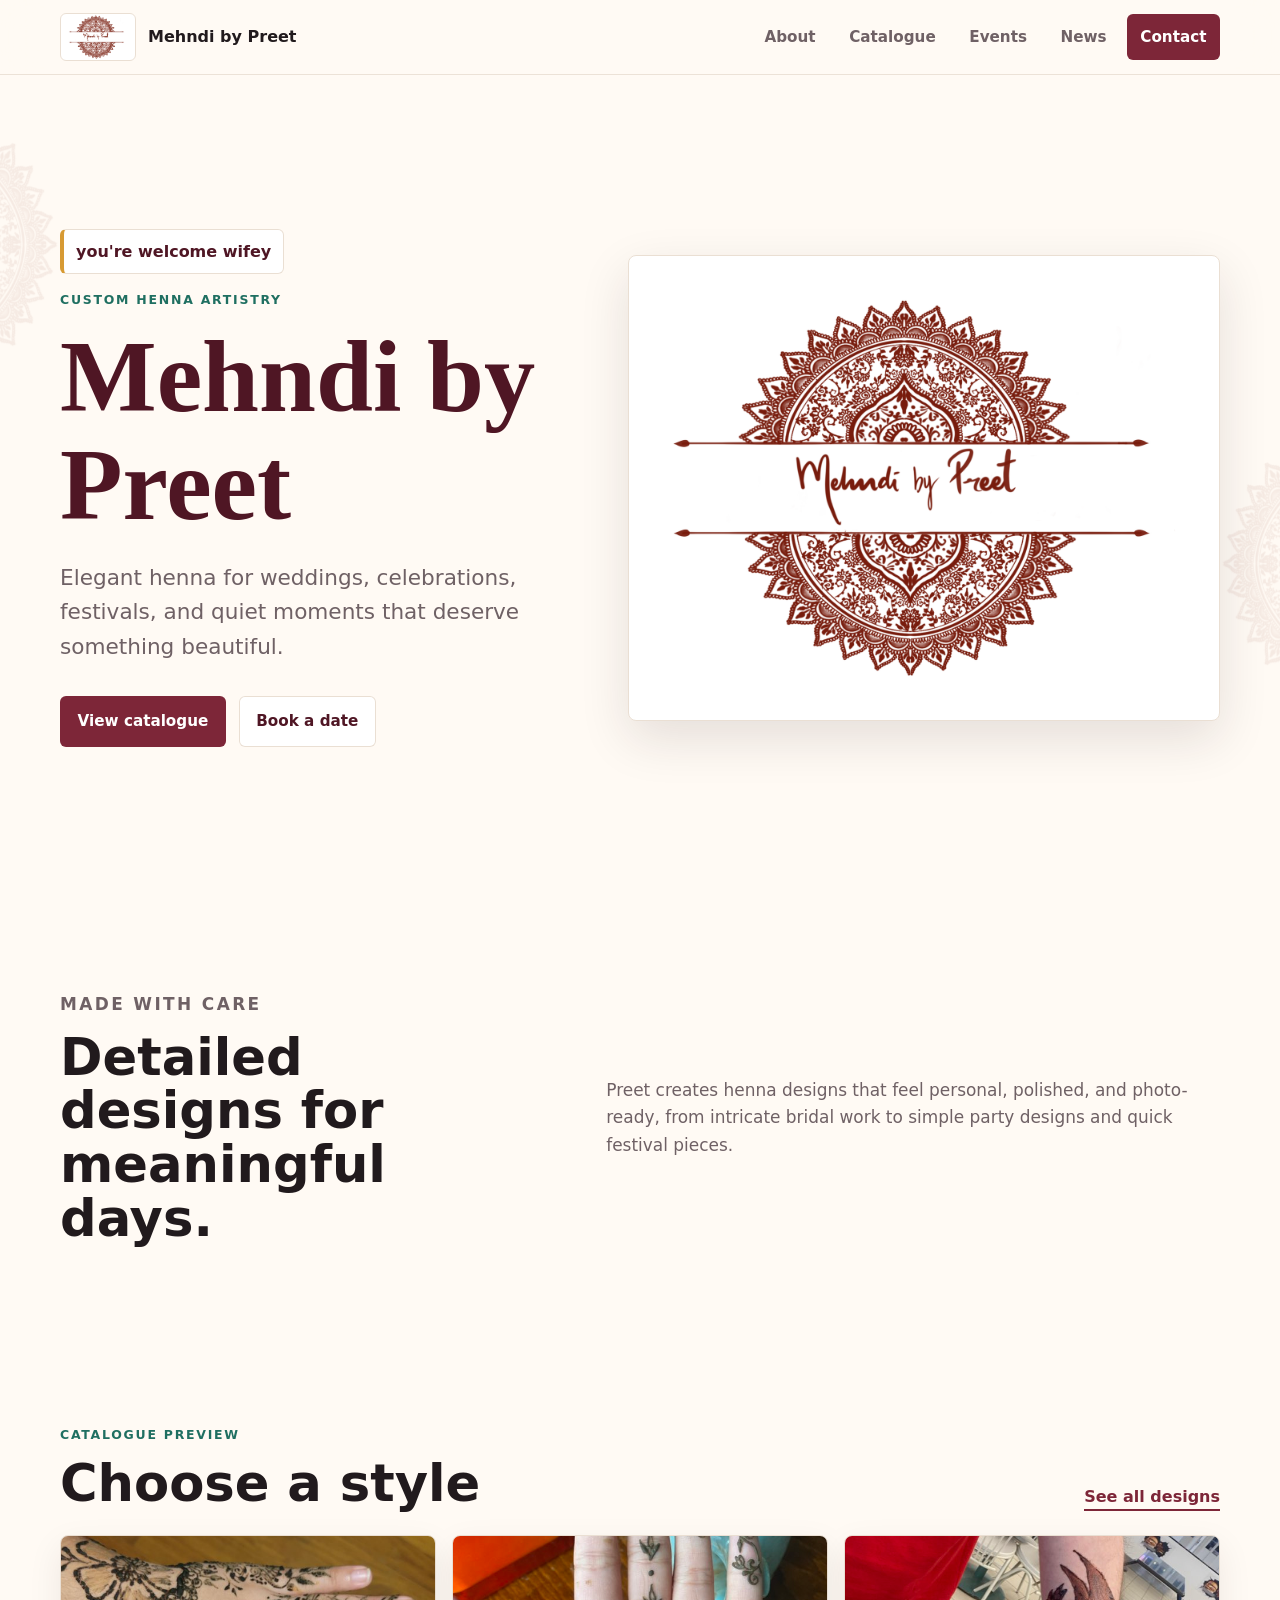
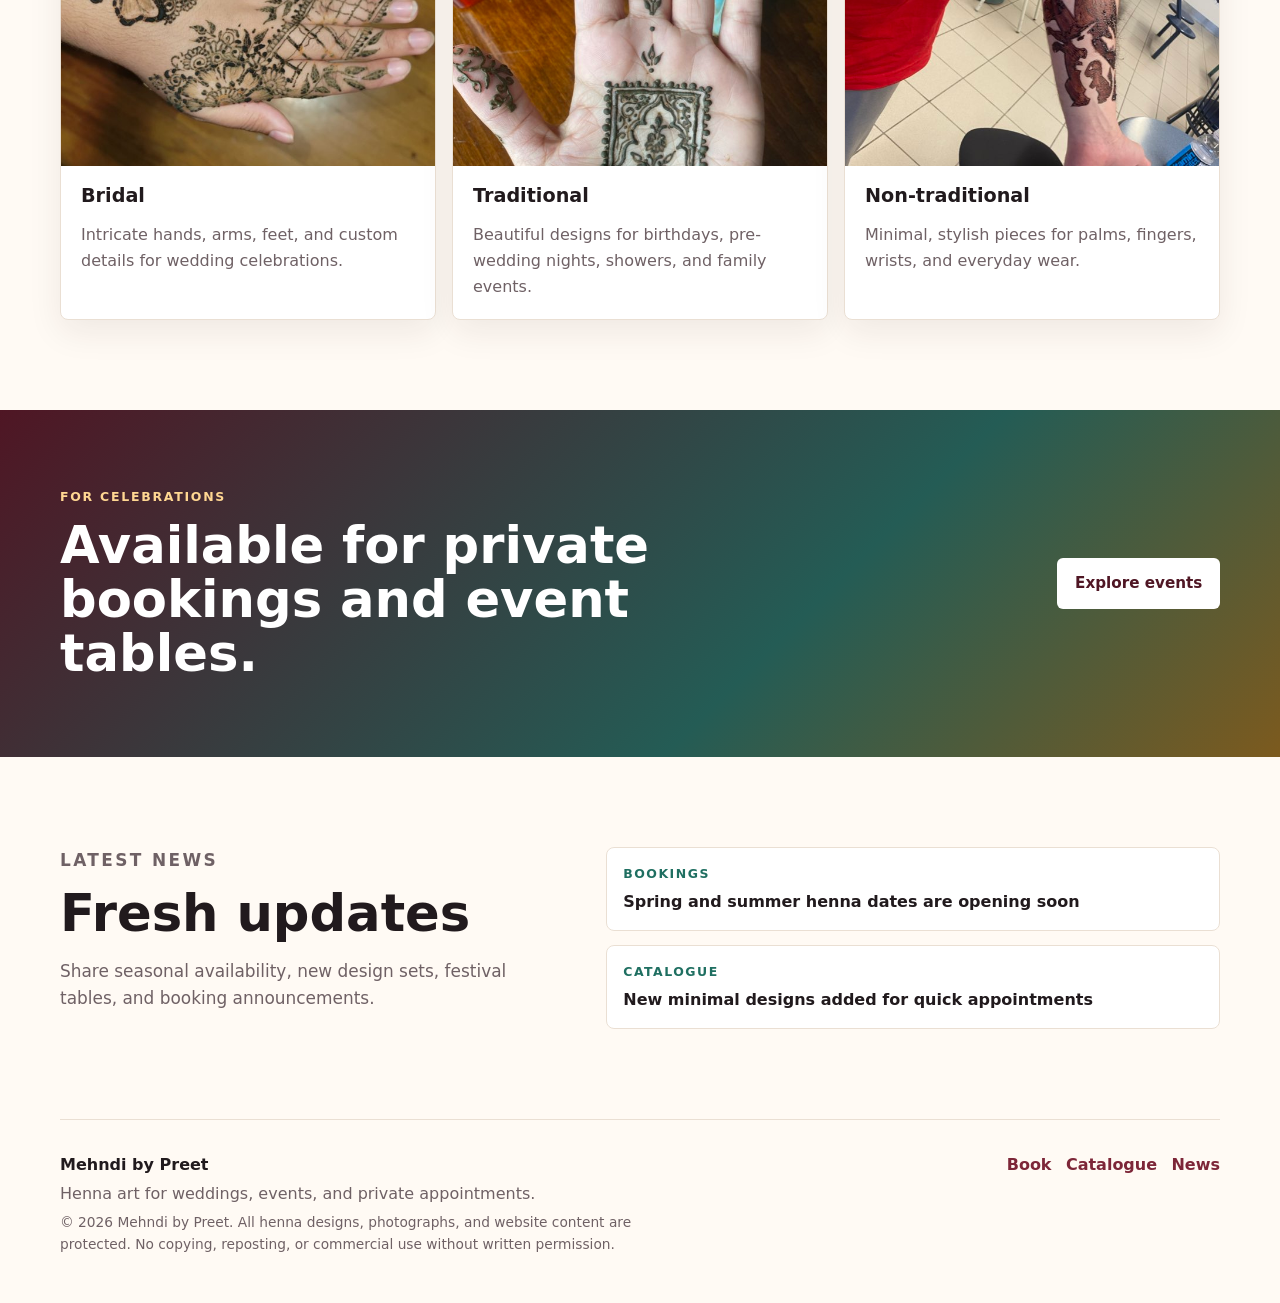
==== index.html @ 25d4cfdd "Number catalogue tray images" ====
<!doctype html>
<html lang="en">
  <head>
    <meta charset="utf-8">
    <meta name="viewport" content="width=device-width, initial-scale=1">
    <title>Mehndi by Preet | Henna Art for Weddings, Parties, and Events</title>
    <meta name="description" content="Mehndi by Preet creates elegant henna art for weddings, parties, festivals, and private appointments.">
    <meta property="og:title" content="Mehndi by Preet">
    <meta property="og:description" content="Elegant henna art for weddings, celebrations, and everyday beauty.">
    <meta property="og:type" content="website">
    <meta property="og:image" content="assets/mehndi-by-preet-logo.png">
    <link rel="stylesheet" href="styles.css?v=tray-20260606">
  </head>
  <body>
    <a class="skip-link" href="#main">Skip to content</a>
    <header class="site-header">
      <nav class="nav" aria-label="Main navigation">
        <a class="brand" href="index.html" aria-current="page">
          <img class="brand-logo" src="assets/mehndi-by-preet-logo.png" alt="Mehndi by Preet logo">
          <span>Mehndi by Preet</span>
        </a>
        <button class="nav-toggle" type="button" aria-expanded="false" aria-controls="nav-links">
          <span class="sr-only">Menu</span>
          <span></span>
          <span></span>
          <span></span>
        </button>
        <div class="nav-links" id="nav-links">
          <a href="about.html">About</a>
          <a href="catalogue.html">Catalogue</a>
          <a href="events.html">Events</a>
          <a href="news.html">News</a>
          <a class="nav-cta" href="contact.html">Contact</a>
        </div>
      </nav>
    </header>

    <main id="main">
      <section class="hero">
        <div class="hero-copy">
          <p class="gift-note"><strong>you're welcome wifey</strong></p>
          <p class="eyebrow">Custom henna artistry</p>
          <h1>Mehndi by Preet</h1>
          <p class="hero-text">Elegant henna for weddings, celebrations, festivals, and quiet moments that deserve something beautiful.</p>
          <div class="hero-actions">
            <a class="button primary" href="catalogue.html">View catalogue</a>
            <a class="button secondary" href="contact.html">Book a date</a>
          </div>
        </div>
        <div class="hero-art logo-showcase" aria-label="Mehndi by Preet logo">
          <img src="assets/mehndi-by-preet-logo.png" alt="Mehndi by Preet logo">
        </div>
      </section>

      <section class="section intro-grid">
        <div>
          <p class="eyebrow">Made with care</p>
          <h2>Detailed designs for meaningful days.</h2>
        </div>
        <p>Preet creates henna designs that feel personal, polished, and photo-ready, from intricate bridal work to simple party designs and quick festival pieces.</p>
      </section>

      <section class="section">
        <div class="section-heading">
          <div>
            <p class="eyebrow">Catalogue preview</p>
            <h2>Choose a style</h2>
          </div>
          <a class="text-link" href="catalogue.html">See all designs</a>
        </div>
        <div class="card-grid three">
          <article class="service-card">
            <img src="assets/catalogue/bridal/bridal-001.jpg" alt="Bridal henna design by Mehndi by Preet">
            <div>
              <h3>Bridal</h3>
              <p>Intricate hands, arms, feet, and custom details for wedding celebrations.</p>
            </div>
          </article>
          <article class="service-card">
            <img src="assets/catalogue/traditional/traditional-001.jpg" alt="Traditional henna design by Mehndi by Preet">
            <div>
              <h3>Traditional</h3>
              <p>Beautiful designs for birthdays, pre-wedding nights, showers, and family events.</p>
            </div>
          </article>
          <article class="service-card">
            <img src="assets/catalogue/non-traditional/non-traditional-001.jpg" alt="Non-traditional henna design by Mehndi by Preet">
            <div>
              <h3>Non-traditional</h3>
              <p>Minimal, stylish pieces for palms, fingers, wrists, and everyday wear.</p>
            </div>
          </article>
        </div>
      </section>

      <section class="feature-band">
        <div>
          <p class="eyebrow">For celebrations</p>
          <h2>Available for private bookings and event tables.</h2>
        </div>
        <a class="button light" href="events.html">Explore events</a>
      </section>

      <section class="section split">
        <div>
          <p class="eyebrow">Latest news</p>
          <h2>Fresh updates</h2>
          <p>Share seasonal availability, new design sets, festival tables, and booking announcements.</p>
        </div>
        <div class="news-list compact">
          <a href="news.html#spring-bookings">
            <span>Bookings</span>
            <strong>Spring and summer henna dates are opening soon</strong>
          </a>
          <a href="news.html#new-catalogue">
            <span>Catalogue</span>
            <strong>New minimal designs added for quick appointments</strong>
          </a>
        </div>
      </section>
    </main>

    <footer class="site-footer">
      <div>
        <strong>Mehndi by Preet</strong>
        <p>Henna art for weddings, events, and private appointments.</p>
        <p class="rights-notice">&copy; 2026 Mehndi by Preet. All henna designs, photographs, and website content are protected. No copying, reposting, or commercial use without written permission.</p>
      </div>
      <div class="footer-links">
        <a href="contact.html">Book</a>
        <a href="catalogue.html">Catalogue</a>
        <a href="news.html">News</a>
      </div>
    </footer>
    <script src="script.js?v=tray-20260606"></script>
  </body>
</html>
---- styles.css ----
:root {
  --ink: #211a1d;
  --muted: #6f6165;
  --paper: #fffaf4;
  --surface: #ffffff;
  --rose: #7d2638;
  --rose-dark: #4f1624;
  --marigold: #d79a33;
  --jade: #1f6f61;
  --line: #eadfd3;
  --shadow: 0 18px 50px rgba(45, 26, 31, 0.12);
  --max: 1160px;
}

* {
  box-sizing: border-box;
}

html {
  scroll-behavior: smooth;
}

body {
  margin: 0;
  font-family: Inter, ui-sans-serif, system-ui, -apple-system, BlinkMacSystemFont, "Segoe UI", sans-serif;
  color: var(--ink);
  background: var(--paper);
  line-height: 1.6;
}

body::before,
body::after {
  content: "";
  position: fixed;
  z-index: 0;
  width: min(34vw, 430px);
  aspect-ratio: 1314 / 380;
  pointer-events: none;
  background: url("assets/logo-ornament.png") center / contain no-repeat;
  opacity: 0.075;
  mix-blend-mode: multiply;
}

body::before {
  left: -210px;
  top: 22vh;
  transform: rotate(90deg);
}

body::after {
  right: -210px;
  top: 54vh;
  transform: rotate(-90deg);
}

main,
.site-footer {
  position: relative;
  z-index: 1;
}

img {
  display: block;
  max-width: 100%;
}

a {
  color: inherit;
}

.skip-link {
  position: fixed;
  left: 1rem;
  top: 1rem;
  z-index: 20;
  transform: translateY(-160%);
  background: var(--ink);
  color: #fff;
  padding: 0.7rem 1rem;
  border-radius: 6px;
}

.skip-link:focus {
  transform: translateY(0);
}

.sr-only {
  position: absolute;
  width: 1px;
  height: 1px;
  padding: 0;
  margin: -1px;
  overflow: hidden;
  clip: rect(0, 0, 0, 0);
  white-space: nowrap;
  border: 0;
}

.site-header {
  position: sticky;
  top: 0;
  z-index: 10;
  background: rgba(255, 250, 244, 0.92);
  backdrop-filter: blur(18px);
  border-bottom: 1px solid rgba(234, 223, 211, 0.88);
}

.nav {
  width: min(var(--max), calc(100% - 2rem));
  margin: 0 auto;
  min-height: 74px;
  display: flex;
  align-items: center;
  justify-content: space-between;
  gap: 1.5rem;
}

.brand {
  display: inline-flex;
  align-items: center;
  gap: 0.75rem;
  text-decoration: none;
  font-weight: 800;
  letter-spacing: 0;
}

.brand-logo {
  width: 76px;
  height: 48px;
  object-fit: contain;
  border: 1px solid var(--line);
  border-radius: 6px;
  background: #fff;
}

.nav-links {
  display: flex;
  align-items: center;
  gap: 0.4rem;
}

.nav-links a {
  text-decoration: none;
  font-size: 0.95rem;
  font-weight: 700;
  padding: 0.7rem 0.85rem;
  border-radius: 6px;
  color: var(--muted);
}

.nav-links a:hover,
.nav-links a[aria-current="page"] {
  color: var(--rose-dark);
  background: #fff;
}

.nav-links .nav-cta {
  color: #fff;
  background: var(--rose);
}

.nav-links .nav-cta:hover,
.nav-links .nav-cta[aria-current="page"] {
  color: #fff;
  background: var(--rose-dark);
}

.nav-toggle {
  display: none;
  width: 44px;
  height: 44px;
  border: 1px solid var(--line);
  border-radius: 6px;
  background: #fff;
  padding: 0.65rem;
}

.nav-toggle span:not(.sr-only) {
  display: block;
  height: 2px;
  background: var(--ink);
  margin: 5px 0;
}

.hero {
  min-height: calc(100vh - 74px);
  width: min(var(--max), calc(100% - 2rem));
  margin: 0 auto;
  display: grid;
  grid-template-columns: minmax(0, 0.92fr) minmax(320px, 1.08fr);
  align-items: center;
  gap: clamp(2rem, 5vw, 5rem);
  padding: clamp(3rem, 7vw, 6rem) 0;
}

.hero-copy {
  max-width: 620px;
}

.gift-note {
  width: fit-content;
  margin: 0 0 1rem;
  padding: 0.55rem 0.75rem;
  color: var(--rose-dark);
  background: #fff;
  border: 1px solid var(--line);
  border-left: 4px solid var(--marigold);
  border-radius: 6px;
}

.eyebrow {
  margin: 0 0 0.8rem;
  color: var(--jade);
  font-weight: 900;
  text-transform: uppercase;
  font-size: 0.78rem;
  letter-spacing: 0.14em;
}

h1,
h2,
h3,
p {
  overflow-wrap: anywhere;
}

h1,
h2,
h3 {
  line-height: 1.05;
  letter-spacing: 0;
}

h1 {
  margin: 0;
  font-family: Georgia, "Times New Roman", serif;
  font-size: clamp(3.4rem, 8vw, 7.6rem);
  color: var(--rose-dark);
}

h2 {
  margin: 0;
  font-size: clamp(2rem, 4vw, 3.3rem);
}

h3 {
  margin: 0;
  font-size: 1.2rem;
}

.hero-text {
  max-width: 540px;
  margin: 1.4rem 0 0;
  font-size: clamp(1.08rem, 2vw, 1.35rem);
  color: var(--muted);
}

.hero-actions {
  display: flex;
  flex-wrap: wrap;
  gap: 0.8rem;
  margin-top: 2rem;
}

.button {
  min-height: 46px;
  display: inline-flex;
  align-items: center;
  justify-content: center;
  gap: 0.45rem;
  border: 0;
  border-radius: 6px;
  padding: 0.82rem 1.1rem;
  text-decoration: none;
  font-weight: 900;
  font-size: 0.95rem;
  cursor: pointer;
  transition: transform 160ms ease, background 160ms ease, color 160ms ease;
}

.button:hover {
  transform: translateY(-1px);
}

.button.primary {
  background: var(--rose);
  color: #fff;
}

.button.primary:hover {
  background: var(--rose-dark);
}

.button.secondary {
  background: #fff;
  color: var(--rose-dark);
  box-shadow: inset 0 0 0 1px var(--line);
}

.button.light {
  background: #fff;
  color: var(--rose-dark);
}

.hero-art {
  min-height: 440px;
  display: grid;
  place-items: center;
  background:
    linear-gradient(145deg, rgba(125, 38, 56, 0.11), rgba(31, 111, 97, 0.1)),
    #fff;
  border: 1px solid var(--line);
  border-radius: 8px;
  box-shadow: var(--shadow);
  overflow: hidden;
}

.hero-art img {
  width: min(100%, 620px);
  height: auto;
}

.hero-art.logo-showcase {
  background: #fff;
  padding: clamp(1rem, 3vw, 2rem);
}

.hero-art.logo-showcase img {
  width: min(100%, 720px);
}

.section {
  width: min(var(--max), calc(100% - 2rem));
  margin: 0 auto;
  padding: clamp(3.25rem, 7vw, 6.5rem) 0;
}

.intro-grid,
.split,
.about-layout,
.contact-layout,
.event-feature {
  display: grid;
  grid-template-columns: minmax(0, 0.88fr) minmax(0, 1.12fr);
  gap: clamp(1.5rem, 5vw, 4rem);
  align-items: center;
}

.intro-grid p,
.split p,
.story p,
.contact-panel p,
.event-feature p {
  color: var(--muted);
  font-size: 1.06rem;
}

.section-heading {
  display: flex;
  align-items: end;
  justify-content: space-between;
  gap: 1rem;
  margin-bottom: 1.5rem;
}

.text-link {
  color: var(--rose);
  font-weight: 900;
  text-decoration: none;
  border-bottom: 2px solid currentColor;
}

.card-grid {
  display: grid;
  gap: 1rem;
}

.card-grid.three {
  grid-template-columns: repeat(3, minmax(0, 1fr));
}

.service-card,
.catalogue-card,
.news-card,
.values article,
.timeline article,
.contact-panel,
.contact-form,
.portrait-panel {
  background: var(--surface);
  border: 1px solid var(--line);
  border-radius: 8px;
  box-shadow: 0 12px 34px rgba(45, 26, 31, 0.08);
}

.service-card {
  display: grid;
  grid-template-rows: 230px auto;
  overflow: hidden;
}

.service-card img,
.catalogue-card img {
  width: 100%;
  height: 100%;
  object-fit: cover;
  background: #f8eee6;
}

.service-card div,
.catalogue-card div,
.news-card,
.timeline article,
.values article {
  padding: 1.25rem;
}

.service-card p,
.catalogue-card p,
.news-card p,
.timeline p,
.values p {
  color: var(--muted);
  margin-bottom: 0;
}

.feature-band {
  width: 100%;
  padding: clamp(3rem, 6vw, 5rem) max(1rem, calc((100vw - var(--max)) / 2));
  display: flex;
  align-items: center;
  justify-content: space-between;
  gap: 1.5rem;
  color: #fff;
  background: linear-gradient(135deg, var(--rose-dark), #245c55 62%, #7c5a1e);
}

.feature-band .eyebrow {
  color: #ffd792;
}

.feature-band h2 {
  max-width: 720px;
}

.news-list {
  display: grid;
  gap: 0.85rem;
}

.news-list a {
  display: grid;
  gap: 0.3rem;
  padding: 1rem;
  text-decoration: none;
  background: #fff;
  border: 1px solid var(--line);
  border-radius: 8px;
}

.news-list span,
.catalogue-card span,
.news-card span,
.timeline span {
  color: var(--jade);
  font-size: 0.78rem;
  font-weight: 900;
  text-transform: uppercase;
  letter-spacing: 0.12em;
}

.page-hero {
  width: min(var(--max), calc(100% - 2rem));
  margin: 0 auto;
  padding: clamp(3rem, 8vw, 7rem) 0 clamp(2rem, 5vw, 4rem);
}

.page-hero h1 {
  max-width: 900px;
  font-size: clamp(2.7rem, 6vw, 5.8rem);
}

.page-hero p:not(.eyebrow) {
  max-width: 660px;
  color: var(--muted);
  font-size: 1.1rem;
}

.portrait-panel {
  min-height: 520px;
  display: grid;
  place-items: center;
  overflow: hidden;
}

.portrait-panel img {
  width: 100%;
  height: 100%;
  object-fit: cover;
}

.story .lead {
  margin-top: 0;
  color: var(--ink);
  font-size: 1.35rem;
  font-weight: 800;
}

.stat-row {
  display: grid;
  grid-template-columns: repeat(3, minmax(0, 1fr));
  gap: 0.75rem;
  margin-top: 2rem;
}

.stat-row div {
  min-height: 112px;
  padding: 1rem;
  border-left: 4px solid var(--marigold);
  background: #fff;
  border-radius: 8px;
}

.stat-row strong,
.stat-row span {
  display: block;
}

.stat-row span {
  color: var(--muted);
  margin-top: 0.25rem;
  font-size: 0.92rem;
}

.values {
  display: grid;
  grid-template-columns: repeat(3, minmax(0, 1fr));
  gap: 1rem;
}

.filter-bar {
  display: flex;
  flex-wrap: wrap;
  gap: 0.6rem;
  margin-bottom: 1.4rem;
}

.filter-button {
  border: 1px solid var(--line);
  border-radius: 6px;
  background: #fff;
  color: var(--muted);
  padding: 0.7rem 0.9rem;
  font-weight: 900;
  cursor: pointer;
}

.filter-button.active,
.filter-button:hover {
  background: var(--rose);
  color: #fff;
  border-color: var(--rose);
}

.catalogue-grid {
  display: grid;
  grid-template-columns: repeat(3, minmax(0, 1fr));
  gap: 1rem;
}

.catalogue-card {
  overflow: hidden;
}

.catalogue-card img {
  aspect-ratio: 4 / 3;
}

.catalogue-card.is-hidden {
  display: none;
}

.catalogue-count {
  display: inline-flex;
  align-items: center;
  justify-content: center;
  min-height: 38px;
  padding: 0.45rem 0.75rem;
  color: var(--rose-dark);
  background: #fff;
  border: 1px solid var(--line);
  border-radius: 6px;
  font-weight: 900;
}

.category-nav {
  display: flex;
  flex-wrap: wrap;
  gap: 0.65rem;
  margin: 0 0 2rem;
}

.category-nav a {
  display: inline-flex;
  align-items: center;
  min-height: 40px;
  padding: 0.55rem 0.8rem;
  color: var(--rose-dark);
  background: #fff;
  border: 1px solid var(--line);
  border-radius: 6px;
  text-decoration: none;
  font-weight: 900;
}

.category-nav a:hover {
  color: #fff;
  background: var(--rose);
  border-color: var(--rose);
}

.catalogue-sections {
  display: grid;
  gap: clamp(2.5rem, 6vw, 5rem);
}

.catalogue-category {
  scroll-margin-top: 96px;
}

.category-heading {
  display: flex;
  align-items: end;
  justify-content: space-between;
  gap: 1rem;
  margin-bottom: 1rem;
  padding-bottom: 0.8rem;
  border-bottom: 1px solid var(--line);
}

.category-heading h3 {
  font-family: Georgia, "Times New Roman", serif;
  color: var(--rose-dark);
  font-size: clamp(1.85rem, 3vw, 2.8rem);
}

.category-heading span {
  color: var(--muted);
  font-weight: 900;
}

.catalogue-carousel {
  position: relative;
  max-width: 860px;
  margin: 0 auto;
  padding: 1rem 3rem 1.25rem;
  overflow: hidden;
  border: 1px solid var(--line);
  border-radius: 8px;
  background: rgba(255, 255, 255, 0.82);
  box-shadow: 0 18px 50px rgba(45, 26, 31, 0.08);
}

.portfolio-grid {
  display: flex;
  gap: 1rem;
  width: 100%;
  overflow-x: auto;
  padding: 0 0 1rem;
  overscroll-behavior-inline: contain;
  scroll-behavior: smooth;
  scroll-padding-inline: 0;
  scrollbar-color: rgba(129, 49, 36, 0.55) transparent;
  scrollbar-width: thin;
  -webkit-overflow-scrolling: touch;
}

.portfolio-grid::-webkit-scrollbar {
  height: 10px;
}

.portfolio-grid::-webkit-scrollbar-track {
  background: rgba(129, 49, 36, 0.08);
  border-radius: 999px;
}

.portfolio-grid::-webkit-scrollbar-thumb {
  background: rgba(129, 49, 36, 0.48);
  border-radius: 999px;
}

.portfolio-card {
  position: relative;
  display: flex;
  align-items: center;
  justify-content: center;
  flex: 0 0 clamp(150px, 22vw, 230px);
  aspect-ratio: 4 / 5;
  margin: 0;
  padding: 0;
  overflow: hidden;
  border: 1px solid var(--line);
  border-radius: 8px;
  background: #fff;
  box-shadow: 0 12px 34px rgba(45, 26, 31, 0.08);
  cursor: zoom-in;
  transition: transform 160ms ease, box-shadow 160ms ease;
}

.portfolio-card:hover {
  transform: translateY(-2px);
  box-shadow: var(--shadow);
}

.portfolio-card img {
  width: 100%;
  height: 100%;
  background: #fff;
  object-fit: contain;
}

.portfolio-number {
  position: absolute;
  right: 0.55rem;
  top: 0.55rem;
  min-width: 2rem;
  min-height: 2rem;
  display: inline-flex;
  align-items: center;
  justify-content: center;
  padding: 0.25rem 0.45rem;
  border: 1px solid rgba(255, 255, 255, 0.8);
  border-radius: 999px;
  color: #fff;
  background: rgba(65, 27, 27, 0.86);
  box-shadow: 0 8px 20px rgba(45, 26, 31, 0.2);
  font-size: 0.88rem;
  font-weight: 900;
  line-height: 1;
}

.carousel-control {
  position: absolute;
  top: 50%;
  z-index: 2;
  width: 42px;
  height: 42px;
  border: 1px solid rgba(129, 49, 36, 0.18);
  border-radius: 6px;
  color: var(--rose-dark);
  background: rgba(255, 255, 255, 0.94);
  box-shadow: 0 12px 28px rgba(45, 26, 31, 0.18);
  cursor: pointer;
  font: 900 1.5rem/1 Arial, sans-serif;
  transform: translateY(-50%);
  transition: background 160ms ease, color 160ms ease, opacity 160ms ease;
}

.carousel-control:hover {
  color: #fff;
  background: var(--rose);
}

.carousel-control:disabled {
  cursor: not-allowed;
  opacity: 0.32;
}

.carousel-control-previous {
  left: 0.85rem;
}

.carousel-control-next {
  right: 0.85rem;
}

.lightbox {
  width: min(94vw, 980px);
  max-height: 92vh;
  padding: 0;
  border: 0;
  border-radius: 8px;
  background: transparent;
  overflow: visible;
}

.lightbox::backdrop {
  background: rgba(33, 26, 29, 0.78);
}

.lightbox img {
  width: 100%;
  max-height: 88vh;
  object-fit: contain;
  border-radius: 8px;
  background: #fff;
  box-shadow: var(--shadow);
}

.lightbox-close {
  position: absolute;
  right: 0;
  top: -3rem;
  width: 42px;
  height: 42px;
  border: 1px solid rgba(255, 255, 255, 0.35);
  border-radius: 6px;
  color: #fff;
  background: rgba(33, 26, 29, 0.82);
  font-size: 1.8rem;
  line-height: 1;
  cursor: pointer;
}

.event-feature {
  background: #fff;
  border: 1px solid var(--line);
  border-radius: 8px;
  padding: clamp(1.5rem, 4vw, 3rem);
  box-shadow: var(--shadow);
}

.event-feature img {
  width: 100%;
  border-radius: 8px;
  background: #f8eee6;
}

.timeline {
  display: grid;
  grid-template-columns: repeat(4, minmax(0, 1fr));
  gap: 1rem;
}

.timeline article {
  min-height: 230px;
}

.timeline.event-list {
  grid-template-columns: repeat(3, minmax(0, 1fr));
}

.timeline.event-list article {
  min-height: 160px;
}

.news-layout {
  display: grid;
  grid-template-columns: repeat(3, minmax(0, 1fr));
  gap: 1rem;
}

.news-card {
  display: flex;
  min-height: 320px;
  flex-direction: column;
}

.news-card .text-link {
  margin-top: auto;
  width: fit-content;
}

.contact-panel,
.contact-form {
  padding: clamp(1.25rem, 3vw, 2rem);
}

.contact-list {
  display: grid;
  gap: 0.75rem;
  margin-top: 1.5rem;
}

.contact-list a {
  display: inline-flex;
  align-items: center;
  gap: 0.55rem;
  width: fit-content;
  text-decoration: none;
  font-weight: 900;
  color: var(--rose);
}

.social-link svg {
  width: 1.15rem;
  height: 1.15rem;
  fill: none;
  stroke: currentColor;
  stroke-width: 2;
}

.contact-form {
  display: grid;
  grid-template-columns: repeat(2, minmax(0, 1fr));
  gap: 1rem;
}

.contact-form label {
  display: grid;
  gap: 0.45rem;
  color: var(--ink);
  font-weight: 900;
}

.date-field {
  display: grid;
  gap: 0.55rem;
}

.contact-form .date-unsure {
  display: flex;
  align-items: center;
  gap: 0.55rem;
  color: var(--muted);
  font-size: 0.95rem;
  font-weight: 800;
}

.contact-form .date-unsure input {
  flex: 0 0 auto;
  width: 1rem;
  height: 1rem;
  padding: 0;
  accent-color: var(--rose);
}

.contact-form input,
.contact-form select,
.contact-form textarea {
  width: 100%;
  border: 1px solid var(--line);
  border-radius: 6px;
  padding: 0.82rem 0.9rem;
  background: #fff;
  color: var(--ink);
  font: inherit;
}

.contact-form input:focus,
.contact-form select:focus,
.contact-form textarea:focus {
  outline: 3px solid rgba(215, 154, 51, 0.28);
  border-color: var(--marigold);
}

.contact-form input:disabled {
  cursor: not-allowed;
  background: #f8eee6;
  color: var(--muted);
}

.form-status {
  min-height: 1.6rem;
  margin: 0;
  font-weight: 800;
}

.form-status.is-success {
  color: var(--jade);
}

.form-status.is-error {
  color: var(--rose);
}

.contact-form button:disabled {
  cursor: wait;
  opacity: 0.72;
  transform: none;
}

.full {
  grid-column: 1 / -1;
}

.site-footer {
  width: min(var(--max), calc(100% - 2rem));
  margin: 0 auto;
  padding: 2rem 0 3rem;
  display: flex;
  justify-content: space-between;
  gap: 1.5rem;
  border-top: 1px solid var(--line);
}

.site-footer p {
  margin: 0.25rem 0 0;
  color: var(--muted);
}

.site-footer .rights-notice {
  max-width: 620px;
  font-size: 0.86rem;
}

.footer-links {
  display: flex;
  flex-wrap: wrap;
  gap: 0.9rem;
}

.footer-links a {
  color: var(--rose);
  font-weight: 900;
  text-decoration: none;
}

@media (max-width: 900px) {
  body::before,
  body::after {
    width: 360px;
    opacity: 0.045;
  }

  body::before {
    left: -250px;
  }

  body::after {
    right: -250px;
  }

  .nav-toggle {
    display: block;
  }

  .nav-links {
    position: absolute;
    left: 1rem;
    right: 1rem;
    top: 74px;
    display: none;
    flex-direction: column;
    align-items: stretch;
    padding: 0.75rem;
    background: #fff;
    border: 1px solid var(--line);
    border-radius: 8px;
    box-shadow: var(--shadow);
  }

  .nav-links.open {
    display: flex;
  }

  .hero,
  .intro-grid,
  .split,
  .about-layout,
  .contact-layout,
  .event-feature {
    grid-template-columns: 1fr;
  }

  .hero {
    min-height: auto;
    padding-top: 2.75rem;
  }

  .hero-art {
    min-height: 360px;
  }

  .card-grid.three,
  .catalogue-grid,
  .timeline,
  .news-layout,
  .values {
    grid-template-columns: repeat(2, minmax(0, 1fr));
  }

  .carousel-control-previous {
    left: 0.35rem;
  }

  .carousel-control-next {
    right: 0.35rem;
  }
}

@media (max-width: 620px) {
  body::before,
  body::after {
    display: none;
  }

  .nav {
    width: min(var(--max), calc(100% - 1rem));
  }

  .hero,
  .section,
  .page-hero,
  .site-footer {
    width: min(var(--max), calc(100% - 1rem));
  }

  .hero-actions,
  .section-heading,
  .feature-band,
  .site-footer {
    align-items: stretch;
    flex-direction: column;
  }

  .button,
  .text-link {
    width: 100%;
  }

  .text-link {
    display: inline-flex;
    justify-content: center;
    border: 1px solid currentColor;
    border-radius: 6px;
    padding: 0.75rem;
  }

  .card-grid.three,
  .catalogue-grid,
  .timeline,
  .news-layout,
  .values,
  .stat-row,
  .contact-form {
    grid-template-columns: 1fr;
  }

  .category-heading {
    align-items: start;
    flex-direction: column;
  }

  .category-nav a {
    width: 100%;
  }

  .catalogue-carousel {
    padding: 0.75rem;
  }

  .portfolio-grid {
    padding-bottom: 0.9rem;
  }

  .portfolio-card {
    flex-basis: min(58vw, 220px);
    aspect-ratio: 4 / 5;
  }

  .carousel-control {
    display: none;
  }

  .service-card {
    grid-template-rows: 210px auto;
  }

  .hero-art {
    min-height: 300px;
  }
}
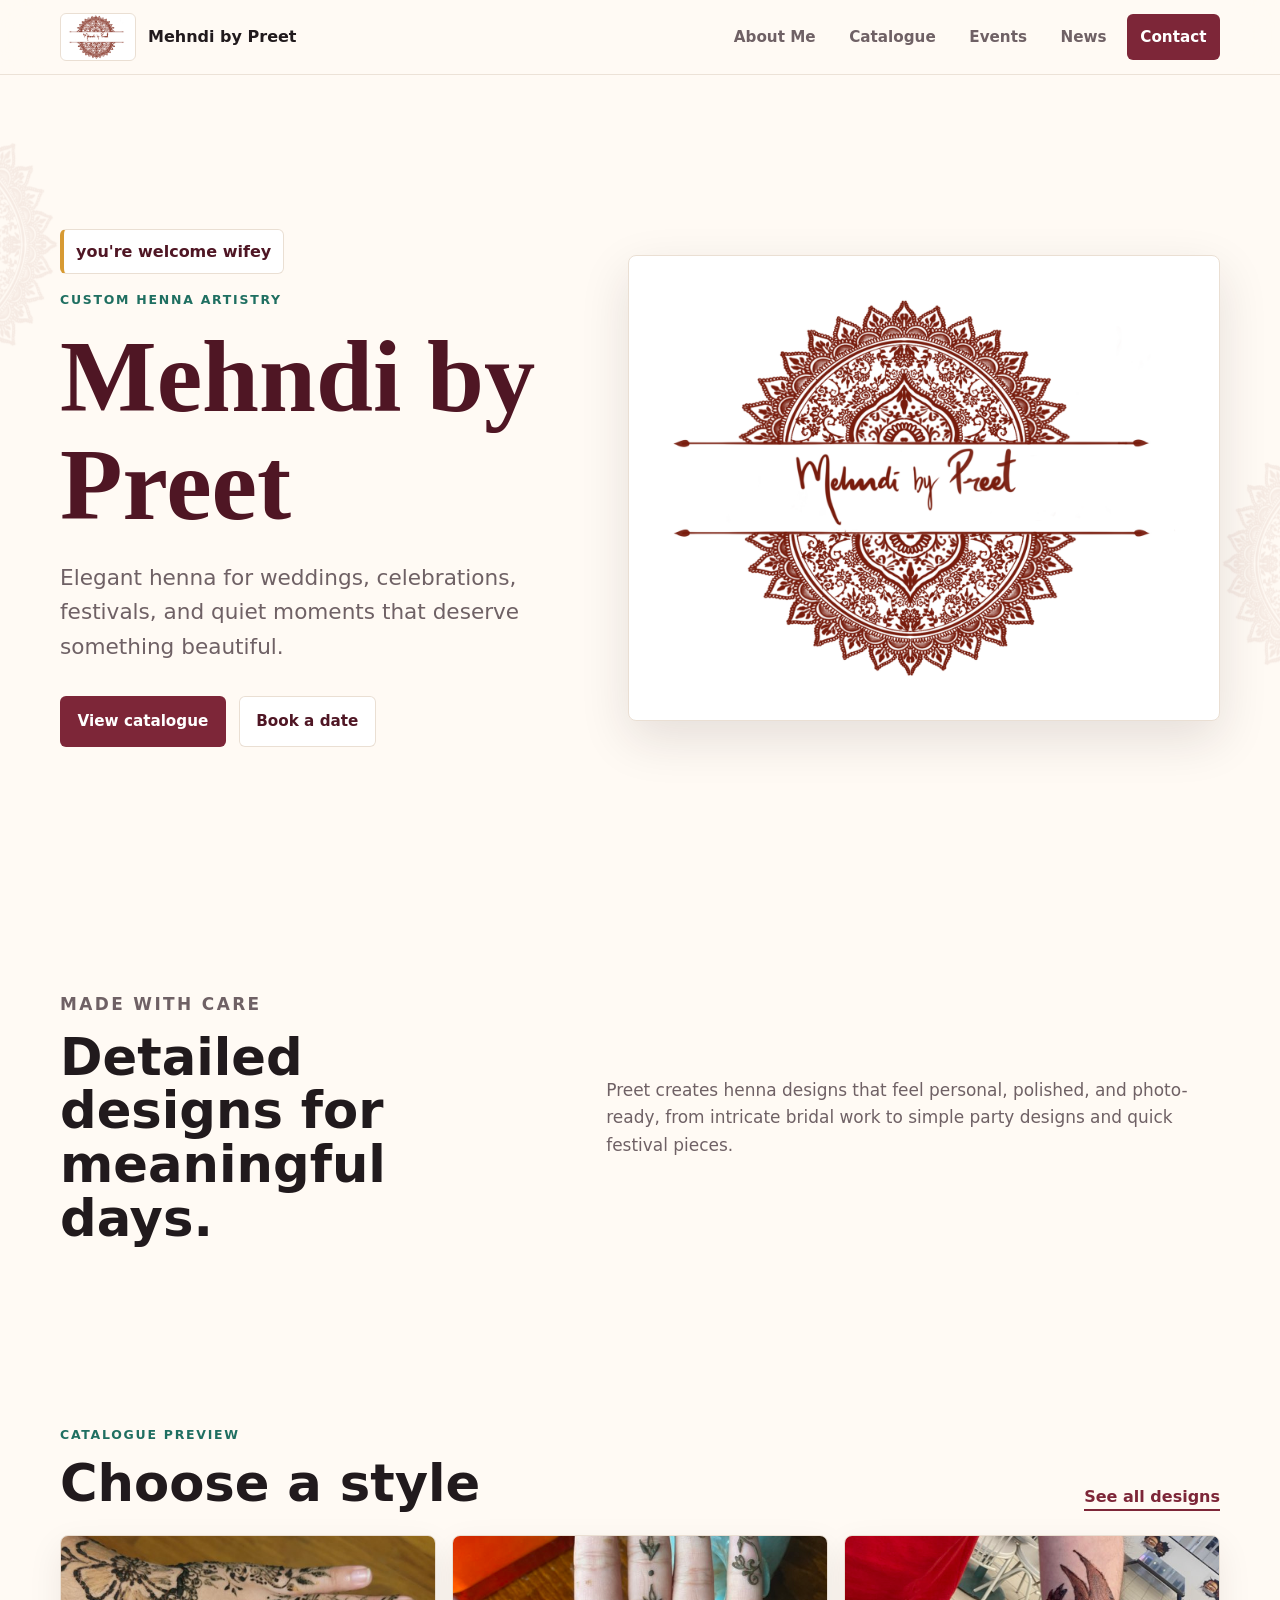
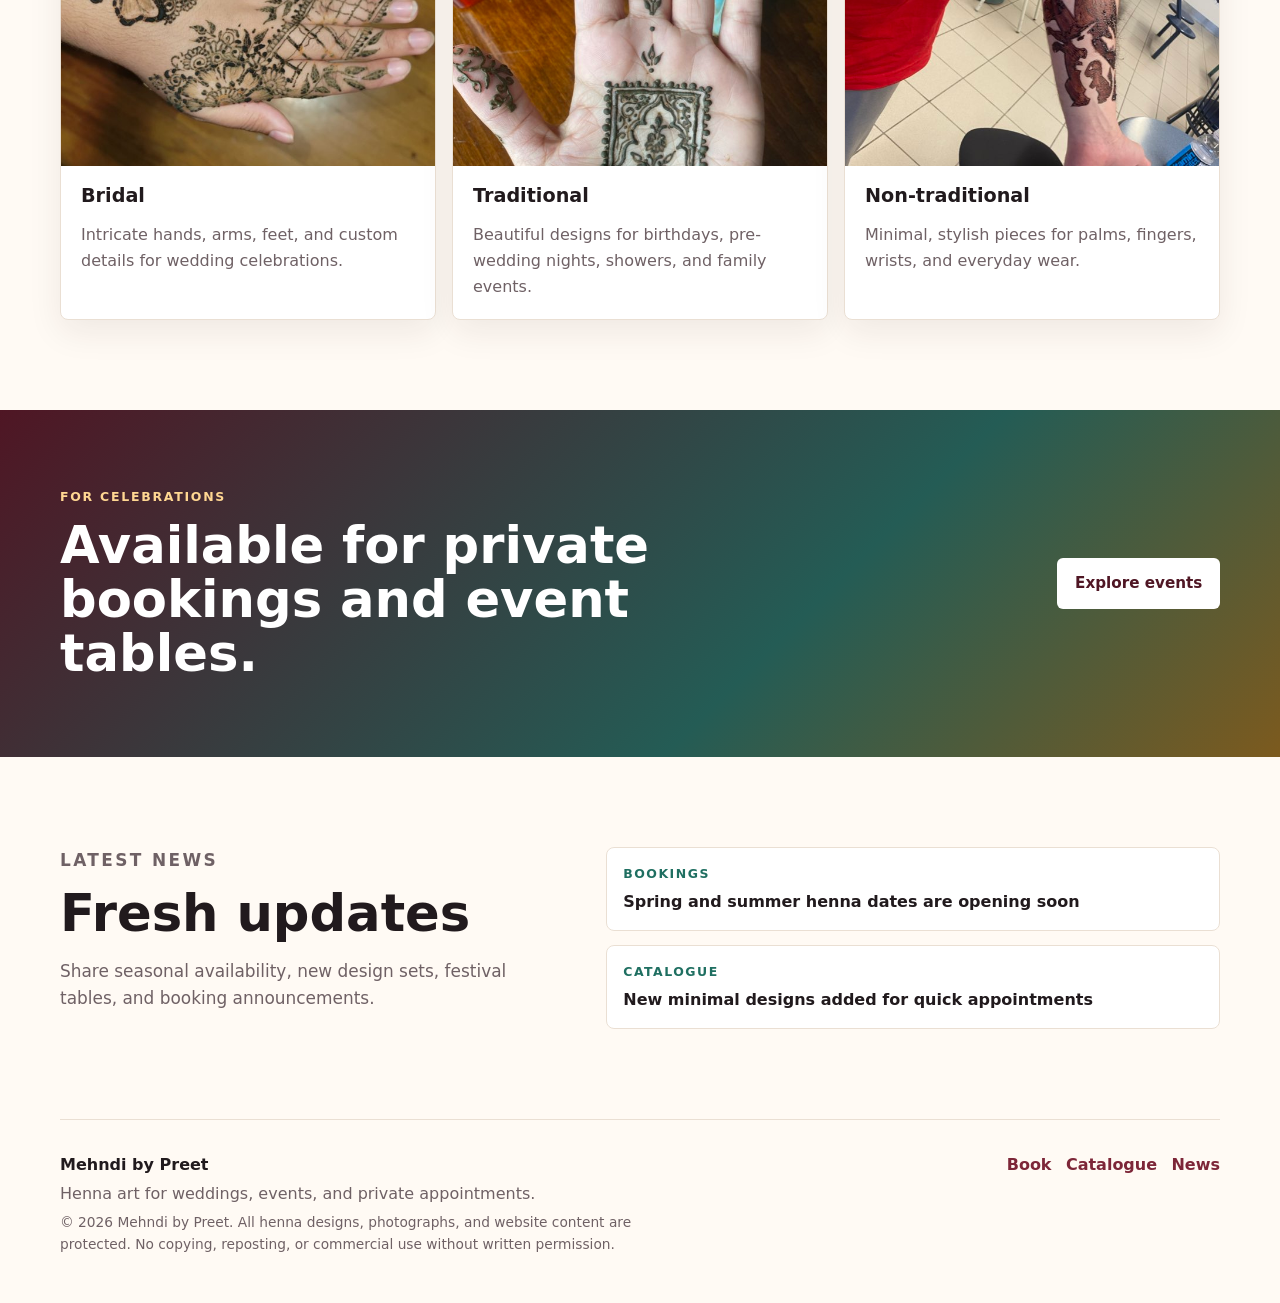
==== commit 0e649b26: "Update events order and about label" ====
--- a/index.html
+++ b/index.html
@@ -9,7 +9,7 @@
     <meta property="og:description" content="Elegant henna art for weddings, celebrations, and everyday beauty.">
     <meta property="og:type" content="website">
     <meta property="og:image" content="assets/mehndi-by-preet-logo.png">
-    <link rel="stylesheet" href="styles.css?v=tray-20260606">
+    <link rel="stylesheet" href="styles.css?v=events-total-20260607">
   </head>
   <body>
     <a class="skip-link" href="#main">Skip to content</a>
@@ -26,7 +26,7 @@
           <span></span>
         </button>
         <div class="nav-links" id="nav-links">
-          <a href="about.html">About</a>
+          <a href="about.html">About Me</a>
           <a href="catalogue.html">Catalogue</a>
           <a href="events.html">Events</a>
           <a href="news.html">News</a>
@@ -132,6 +132,6 @@
         <a href="news.html">News</a>
       </div>
     </footer>
-    <script src="script.js?v=tray-20260606"></script>
+    <script src="script.js?v=events-total-20260607"></script>
   </body>
 </html>
--- a/styles.css
+++ b/styles.css
@@ -18,6 +18,7 @@
 
 html {
   scroll-behavior: smooth;
+  overflow-x: clip;
 }
 
 body {
@@ -26,6 +27,7 @@
   color: var(--ink);
   background: var(--paper);
   line-height: 1.6;
+  overflow-x: clip;
 }
 
 body::before,
@@ -499,6 +501,53 @@
   object-fit: cover;
 }
 
+.about-photo-grid {
+  display: grid;
+  grid-template-columns: repeat(2, minmax(0, 1fr));
+  gap: 1rem;
+  align-items: stretch;
+}
+
+.about-photo-grid img {
+  width: 100%;
+  height: 100%;
+  min-height: 520px;
+  object-fit: cover;
+  object-position: center;
+  border: 1px solid var(--line);
+  border-radius: 8px;
+  background: #fff;
+  box-shadow: 0 12px 34px rgba(45, 26, 31, 0.08);
+}
+
+.about-intro {
+  padding-bottom: clamp(1.25rem, 3vw, 2.25rem);
+}
+
+.about-action-gallery {
+  display: grid;
+  grid-template-columns: repeat(2, minmax(0, 1fr));
+  gap: 1rem;
+  padding-top: 0;
+}
+
+.about-action-gallery img {
+  width: 100%;
+  height: 100%;
+  aspect-ratio: 3 / 4;
+  object-fit: cover;
+  object-position: center;
+  border: 1px solid var(--line);
+  border-radius: 8px;
+  background: #fff;
+  box-shadow: 0 12px 34px rgba(45, 26, 31, 0.08);
+}
+
+.about-action-gallery img:last-child {
+  grid-column: 1 / -1;
+  aspect-ratio: 3 / 2;
+}
+
 .story .lead {
   margin-top: 0;
   color: var(--ink);
@@ -622,9 +671,11 @@
 .catalogue-sections {
   display: grid;
   gap: clamp(2.5rem, 6vw, 5rem);
+  min-width: 0;
 }
 
 .catalogue-category {
+  min-width: 0;
   scroll-margin-top: 96px;
 }
 
@@ -651,7 +702,9 @@
 
 .catalogue-carousel {
   position: relative;
+  width: 100%;
   max-width: 860px;
+  min-width: 0;
   margin: 0 auto;
   padding: 1rem 3rem 1.25rem;
   overflow: hidden;
@@ -665,6 +718,7 @@
   display: flex;
   gap: 1rem;
   width: 100%;
+  min-width: 0;
   overflow-x: auto;
   padding: 0 0 1rem;
   overscroll-behavior-inline: contain;
@@ -840,6 +894,20 @@
   grid-template-columns: repeat(3, minmax(0, 1fr));
 }
 
+.event-total {
+  max-width: 860px;
+  margin: 0 0 1.5rem;
+  color: var(--rose-dark);
+  font-family: Georgia, "Times New Roman", serif;
+  font-size: clamp(2.25rem, 5vw, 4.8rem);
+  font-weight: 900;
+  line-height: 1.05;
+}
+
+.event-total strong {
+  font-weight: 900;
+}
+
 .timeline.event-list article {
   min-height: 160px;
 }
@@ -1062,6 +1130,10 @@
     min-height: 360px;
   }
 
+  .about-photo-grid img {
+    min-height: 420px;
+  }
+
   .card-grid.three,
   .catalogue-grid,
   .timeline,
@@ -1070,6 +1142,10 @@
     grid-template-columns: repeat(2, minmax(0, 1fr));
   }
 
+  .timeline.event-list {
+    grid-template-columns: repeat(2, minmax(0, 1fr));
+  }
+
   .carousel-control-previous {
     left: 0.35rem;
   }
@@ -1093,7 +1169,31 @@
   .section,
   .page-hero,
   .site-footer {
-    width: min(var(--max), calc(100% - 1rem));
+    width: min(var(--max), calc(100% - 1.25rem));
+  }
+
+  .section {
+    padding: 2.35rem 0;
+  }
+
+  .page-hero {
+    padding: 2.6rem 0 1.75rem;
+  }
+
+  .page-hero h1 {
+    font-size: clamp(2.45rem, 13vw, 3.3rem);
+  }
+
+  .page-hero p:not(.eyebrow) {
+    font-size: 1rem;
+  }
+
+  .section-heading {
+    margin-bottom: 1rem;
+  }
+
+  .section-heading h2 {
+    font-size: clamp(1.85rem, 9vw, 2.35rem);
   }
 
   .hero-actions,
@@ -1127,32 +1227,92 @@
     grid-template-columns: 1fr;
   }
 
+  .timeline.event-list {
+    grid-template-columns: 1fr;
+  }
+
   .category-heading {
     align-items: start;
     flex-direction: column;
+    gap: 0.45rem;
+    margin-bottom: 0.8rem;
+    padding-bottom: 0.65rem;
+  }
+
+  .category-heading h3 {
+    font-size: clamp(2rem, 11vw, 2.7rem);
+  }
+
+  .category-nav {
+    flex-wrap: nowrap;
+    gap: 0.55rem;
+    margin: 0 -0.625rem 1.65rem;
+    padding: 0 0.625rem 0.35rem;
+    overflow-x: auto;
+    scrollbar-width: none;
+    -webkit-overflow-scrolling: touch;
+  }
+
+  .category-nav::-webkit-scrollbar {
+    display: none;
   }
 
   .category-nav a {
-    width: 100%;
+    flex: 0 0 auto;
+    width: auto;
+    min-height: 38px;
+    padding: 0.5rem 0.7rem;
+    white-space: nowrap;
   }
 
   .catalogue-carousel {
-    padding: 0.75rem;
+    max-width: 100%;
+    margin-inline: -0.125rem;
+    padding: 0.65rem;
+    border-radius: 7px;
   }
 
   .portfolio-grid {
+    gap: 0.75rem;
     padding-bottom: 0.9rem;
   }
 
   .portfolio-card {
-    flex-basis: min(58vw, 220px);
-    aspect-ratio: 4 / 5;
+    flex-basis: clamp(156px, 48vw, 196px);
+    aspect-ratio: 3 / 4;
+  }
+
+  .portfolio-number {
+    right: 0.4rem;
+    top: 0.4rem;
+    min-width: 1.75rem;
+    min-height: 1.75rem;
+    font-size: 0.78rem;
   }
 
   .carousel-control {
     display: none;
   }
 
+  .about-photo-grid {
+    grid-template-columns: 1fr;
+  }
+
+  .about-action-gallery {
+    grid-template-columns: 1fr;
+  }
+
+  .about-photo-grid img {
+    min-height: auto;
+    aspect-ratio: 3 / 4;
+  }
+
+  .about-action-gallery img,
+  .about-action-gallery img:last-child {
+    grid-column: auto;
+    aspect-ratio: 3 / 4;
+  }
+
   .service-card {
     grid-template-rows: 210px auto;
   }
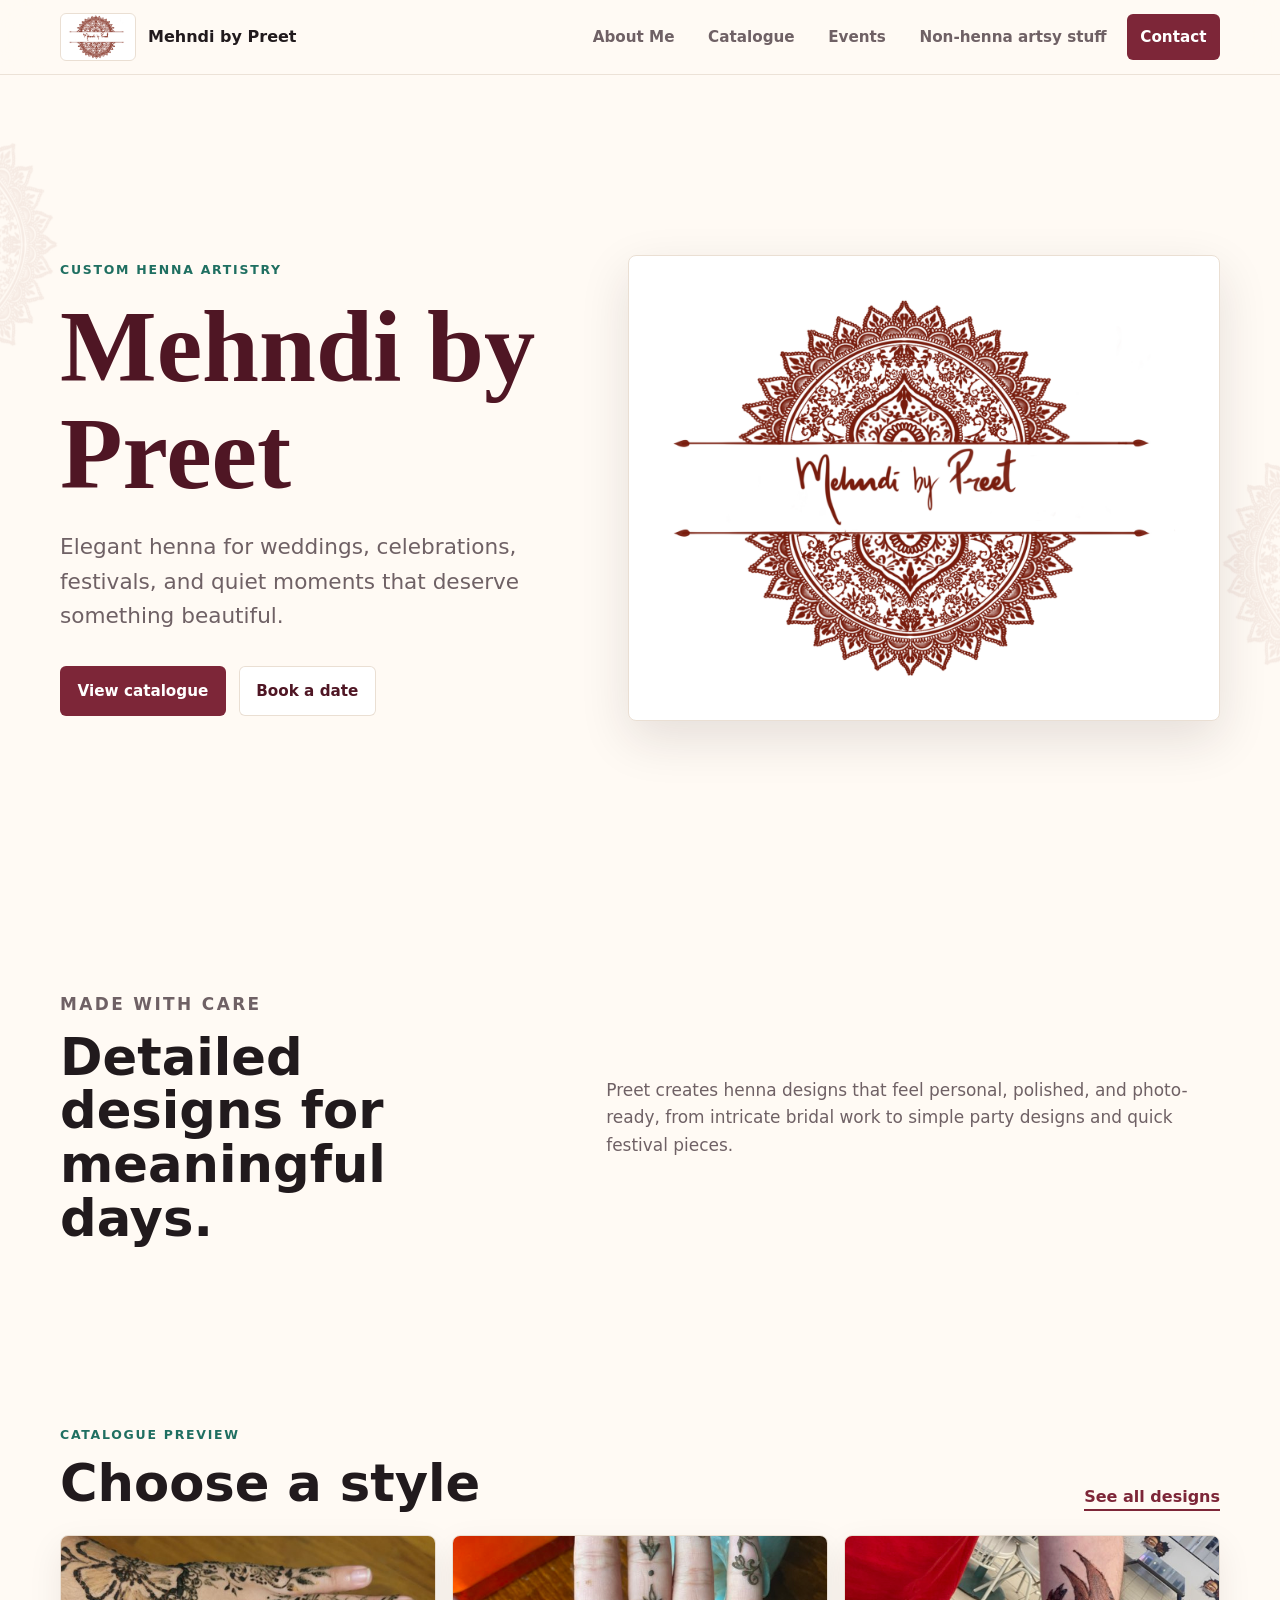
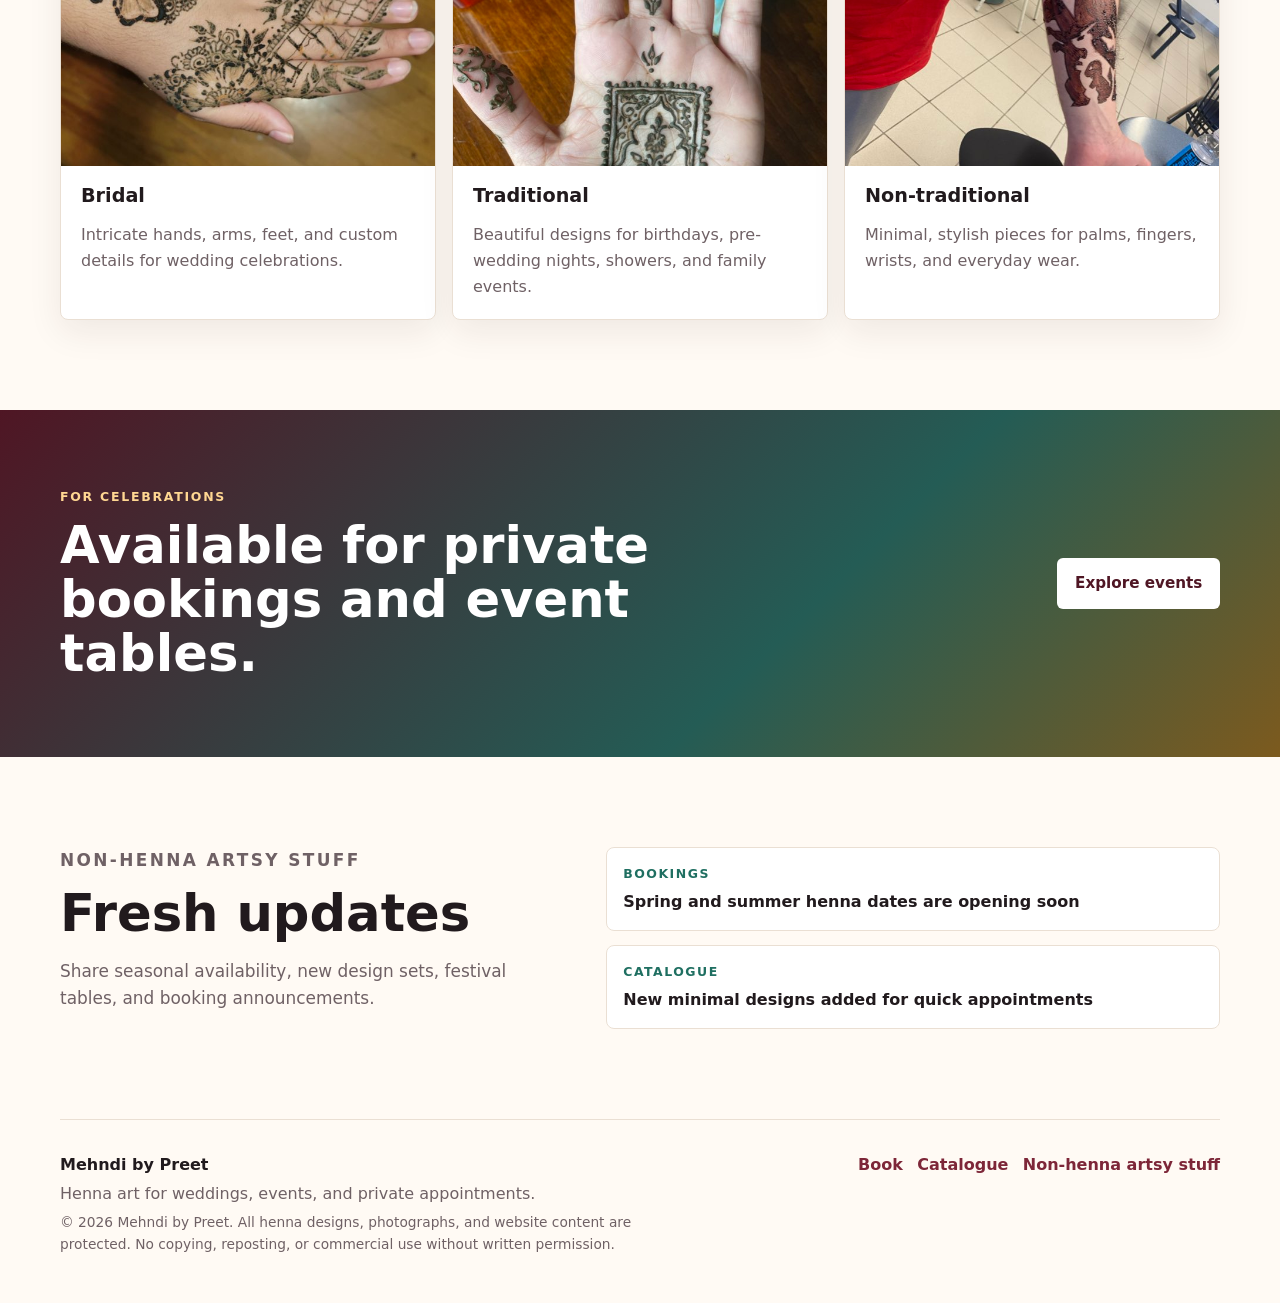
==== commit 139f3e09: "Remove homepage gift note" ====
--- a/index.html
+++ b/index.html
@@ -29,7 +29,7 @@
           <a href="about.html">About Me</a>
           <a href="catalogue.html">Catalogue</a>
           <a href="events.html">Events</a>
-          <a href="news.html">News</a>
+          <a href="news.html">Non-henna artsy stuff</a>
           <a class="nav-cta" href="contact.html">Contact</a>
         </div>
       </nav>
@@ -38,7 +38,6 @@
     <main id="main">
       <section class="hero">
         <div class="hero-copy">
-          <p class="gift-note"><strong>you're welcome wifey</strong></p>
           <p class="eyebrow">Custom henna artistry</p>
           <h1>Mehndi by Preet</h1>
           <p class="hero-text">Elegant henna for weddings, celebrations, festivals, and quiet moments that deserve something beautiful.</p>
@@ -103,7 +102,7 @@
 
       <section class="section split">
         <div>
-          <p class="eyebrow">Latest news</p>
+          <p class="eyebrow">Non-henna artsy stuff</p>
           <h2>Fresh updates</h2>
           <p>Share seasonal availability, new design sets, festival tables, and booking announcements.</p>
         </div>
@@ -129,7 +128,7 @@
       <div class="footer-links">
         <a href="contact.html">Book</a>
         <a href="catalogue.html">Catalogue</a>
-        <a href="news.html">News</a>
+        <a href="news.html">Non-henna artsy stuff</a>
       </div>
     </footer>
     <script src="script.js?v=events-total-20260607"></script>
--- a/styles.css
+++ b/styles.css
@@ -197,17 +197,6 @@
 
 .hero-copy {
   max-width: 620px;
-}
-
-.gift-note {
-  width: fit-content;
-  margin: 0 0 1rem;
-  padding: 0.55rem 0.75rem;
-  color: var(--rose-dark);
-  background: #fff;
-  border: 1px solid var(--line);
-  border-left: 4px solid var(--marigold);
-  border-radius: 6px;
 }
 
 .eyebrow {
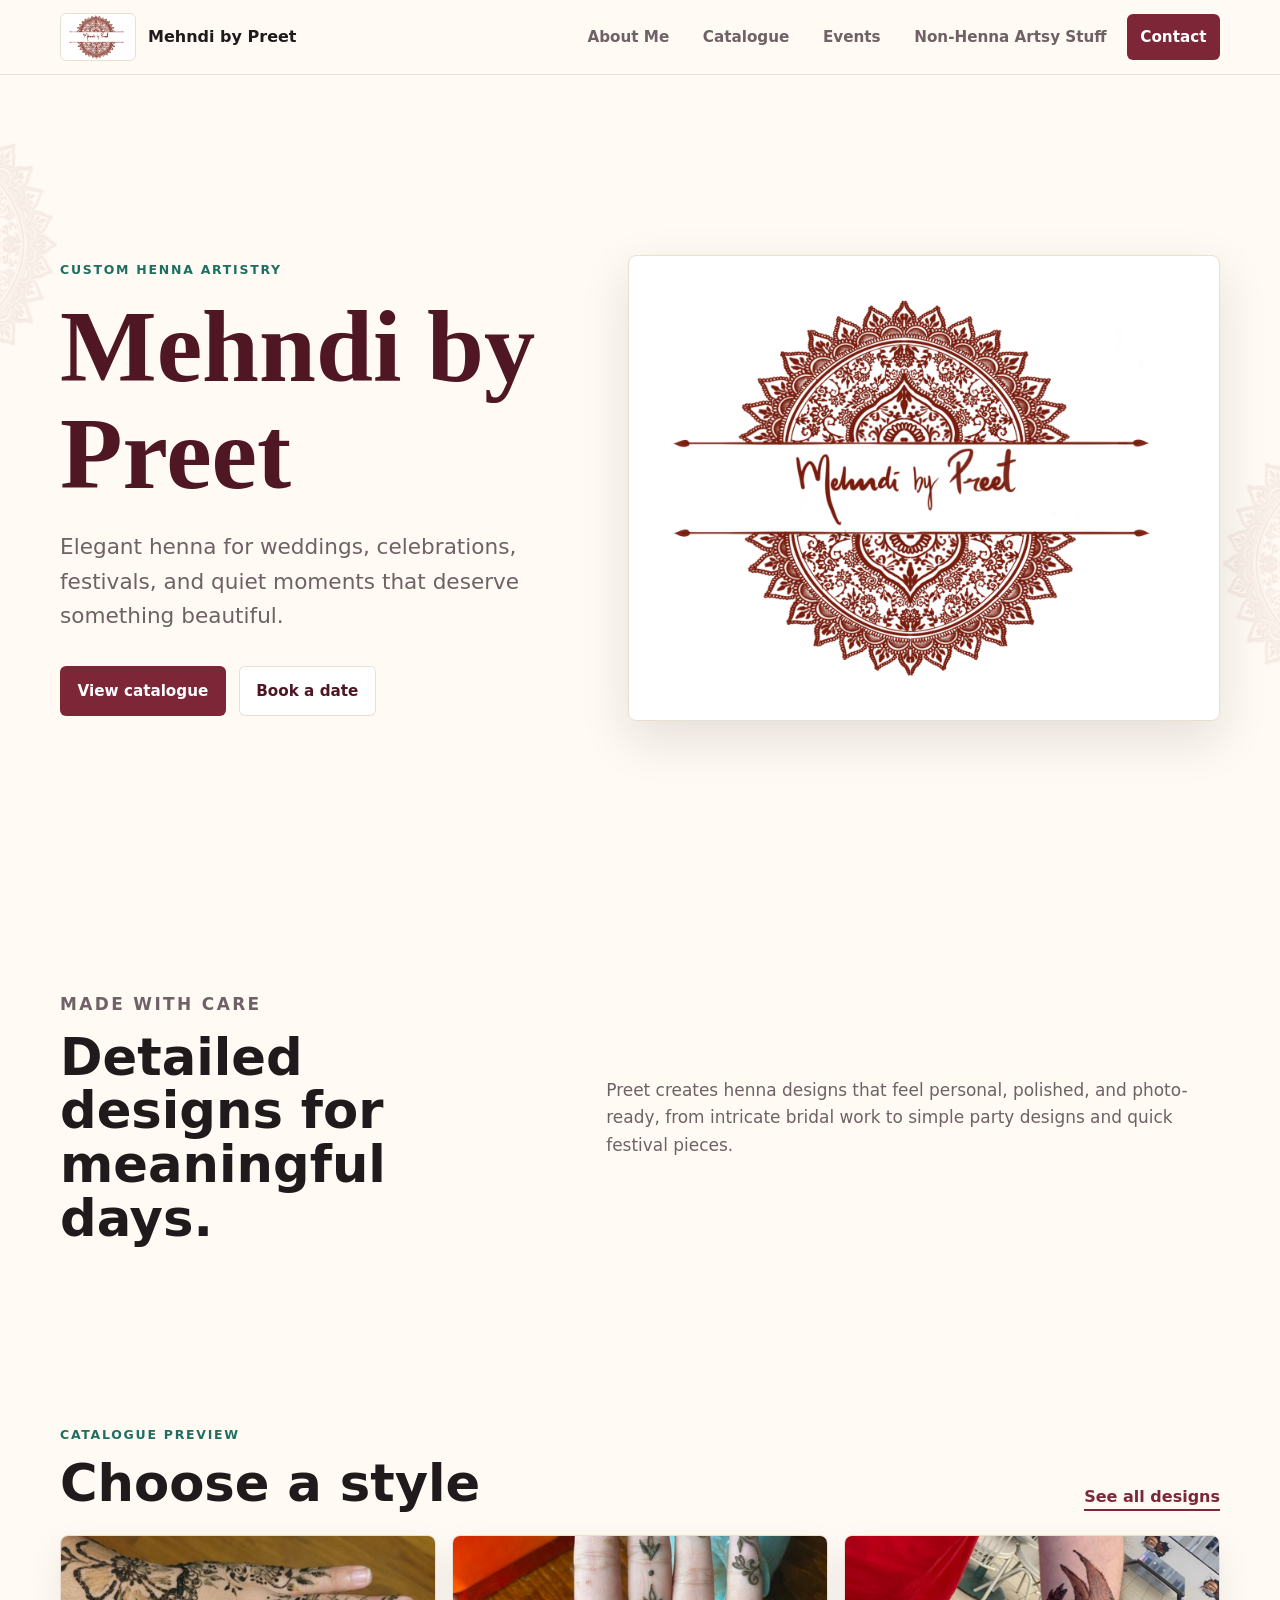
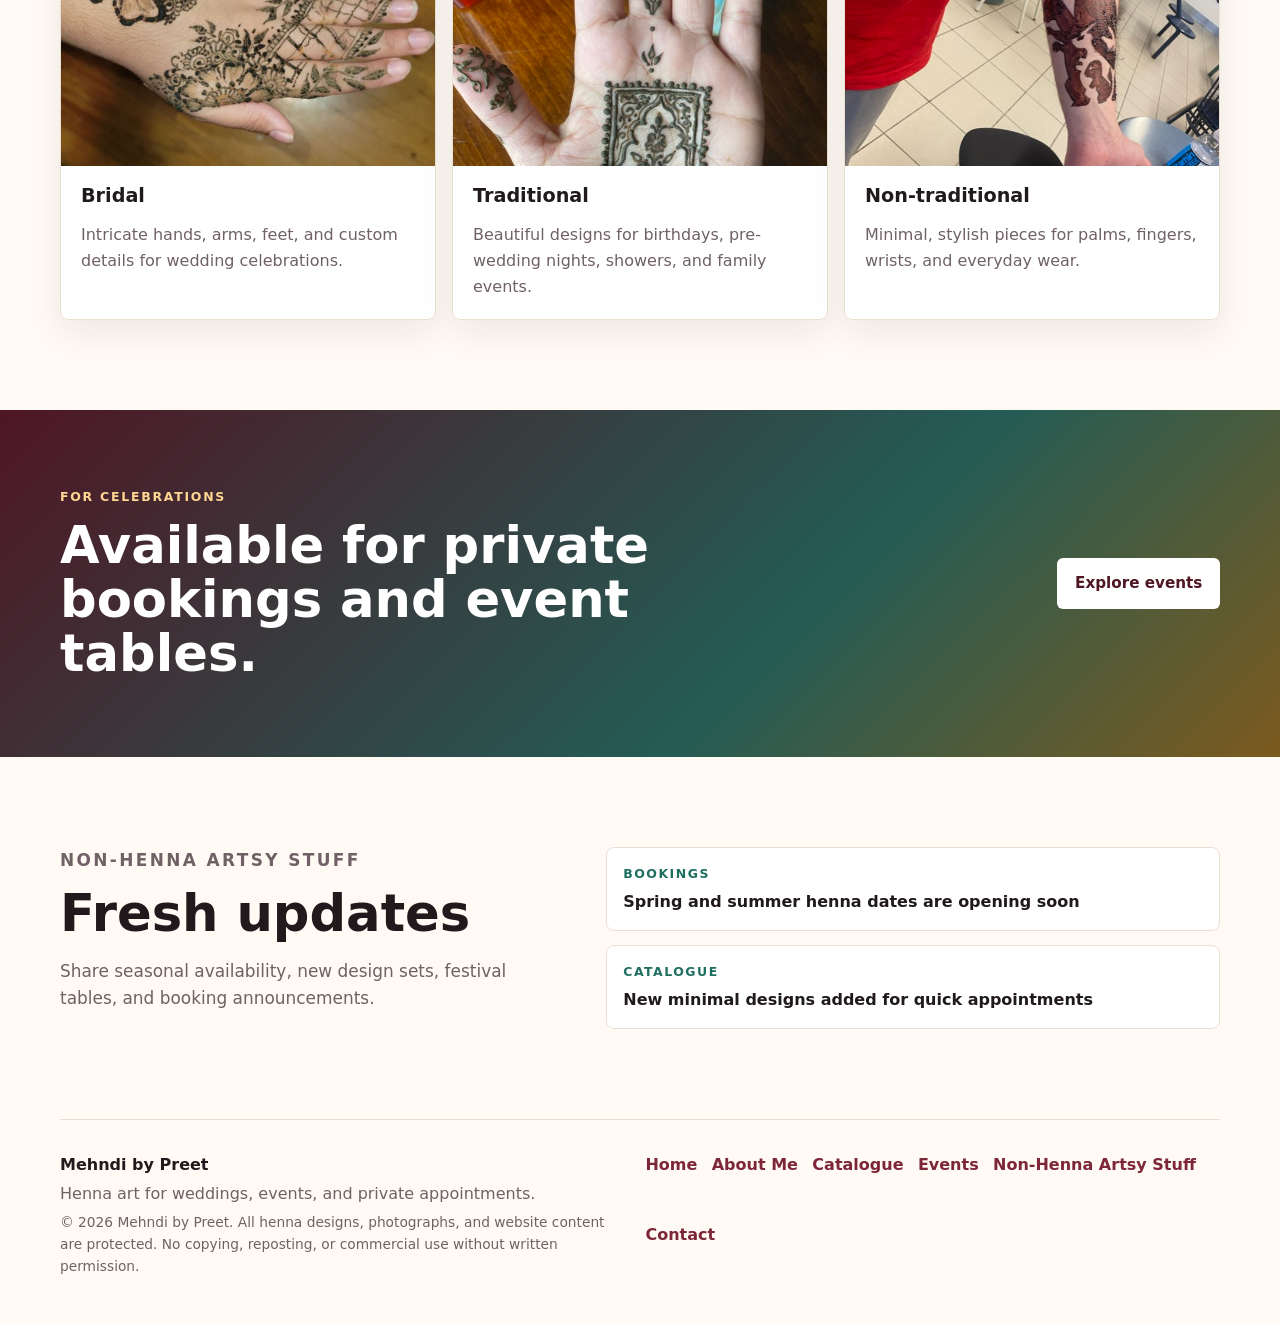
==== commit 18a9ab26: "Update footer navigation labels" ====
--- a/index.html
+++ b/index.html
@@ -29,7 +29,7 @@
           <a href="about.html">About Me</a>
           <a href="catalogue.html">Catalogue</a>
           <a href="events.html">Events</a>
-          <a href="news.html">Non-henna artsy stuff</a>
+          <a href="news.html">Non-Henna Artsy Stuff</a>
           <a class="nav-cta" href="contact.html">Contact</a>
         </div>
       </nav>
@@ -102,7 +102,7 @@
 
       <section class="section split">
         <div>
-          <p class="eyebrow">Non-henna artsy stuff</p>
+          <p class="eyebrow">Non-Henna Artsy Stuff</p>
           <h2>Fresh updates</h2>
           <p>Share seasonal availability, new design sets, festival tables, and booking announcements.</p>
         </div>
@@ -126,9 +126,12 @@
         <p class="rights-notice">&copy; 2026 Mehndi by Preet. All henna designs, photographs, and website content are protected. No copying, reposting, or commercial use without written permission.</p>
       </div>
       <div class="footer-links">
-        <a href="contact.html">Book</a>
+        <a href="index.html">Home</a>
+        <a href="about.html">About Me</a>
         <a href="catalogue.html">Catalogue</a>
-        <a href="news.html">Non-henna artsy stuff</a>
+        <a href="events.html">Events</a>
+        <a href="news.html">Non-Henna Artsy Stuff</a>
+        <a href="contact.html">Contact</a>
       </div>
     </footer>
     <script src="script.js?v=events-total-20260607"></script>
--- a/styles.css
+++ b/styles.css
@@ -622,6 +622,7 @@
   display: inline-flex;
   align-items: center;
   justify-content: center;
+  gap: 0.35rem;
   min-height: 38px;
   padding: 0.45rem 0.75rem;
   color: var(--rose-dark);
@@ -760,26 +761,6 @@
   height: 100%;
   background: #fff;
   object-fit: contain;
-}
-
-.portfolio-number {
-  position: absolute;
-  right: 0.55rem;
-  top: 0.55rem;
-  min-width: 2rem;
-  min-height: 2rem;
-  display: inline-flex;
-  align-items: center;
-  justify-content: center;
-  padding: 0.25rem 0.45rem;
-  border: 1px solid rgba(255, 255, 255, 0.8);
-  border-radius: 999px;
-  color: #fff;
-  background: rgba(65, 27, 27, 0.86);
-  box-shadow: 0 8px 20px rgba(45, 26, 31, 0.2);
-  font-size: 0.88rem;
-  font-weight: 900;
-  line-height: 1;
 }
 
 .carousel-control {
@@ -898,7 +879,23 @@
 }
 
 .timeline.event-list article {
-  min-height: 160px;
+  display: flex;
+  min-height: 0;
+  flex-direction: column;
+}
+
+.event-photo {
+  margin: 0.7rem 0 0;
+}
+
+.event-photo img {
+  display: block;
+  width: 100%;
+  height: clamp(150px, 18vw, 210px);
+  object-fit: cover;
+  border: 1px solid var(--line);
+  border-radius: 6px;
+  background: #f8eee6;
 }
 
 .news-layout {
@@ -1271,14 +1268,6 @@
     aspect-ratio: 3 / 4;
   }
 
-  .portfolio-number {
-    right: 0.4rem;
-    top: 0.4rem;
-    min-width: 1.75rem;
-    min-height: 1.75rem;
-    font-size: 0.78rem;
-  }
-
   .carousel-control {
     display: none;
   }
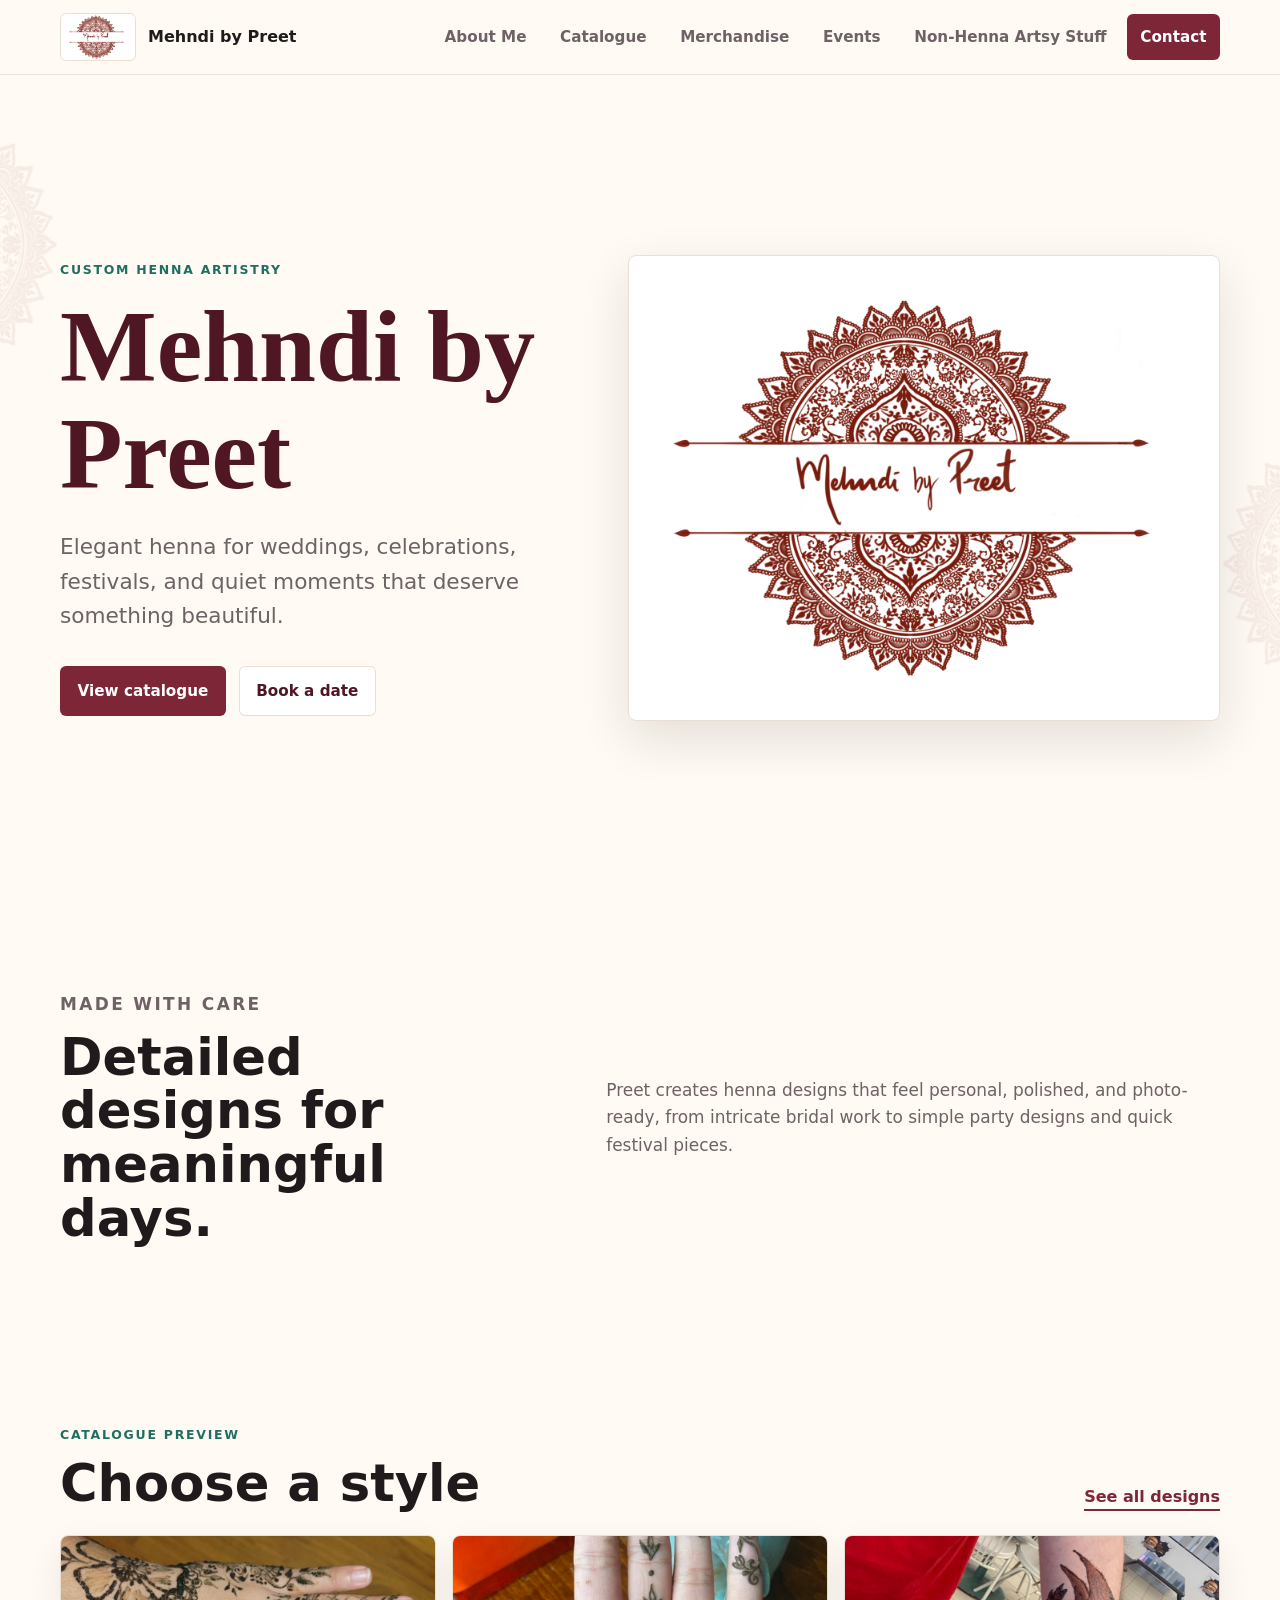
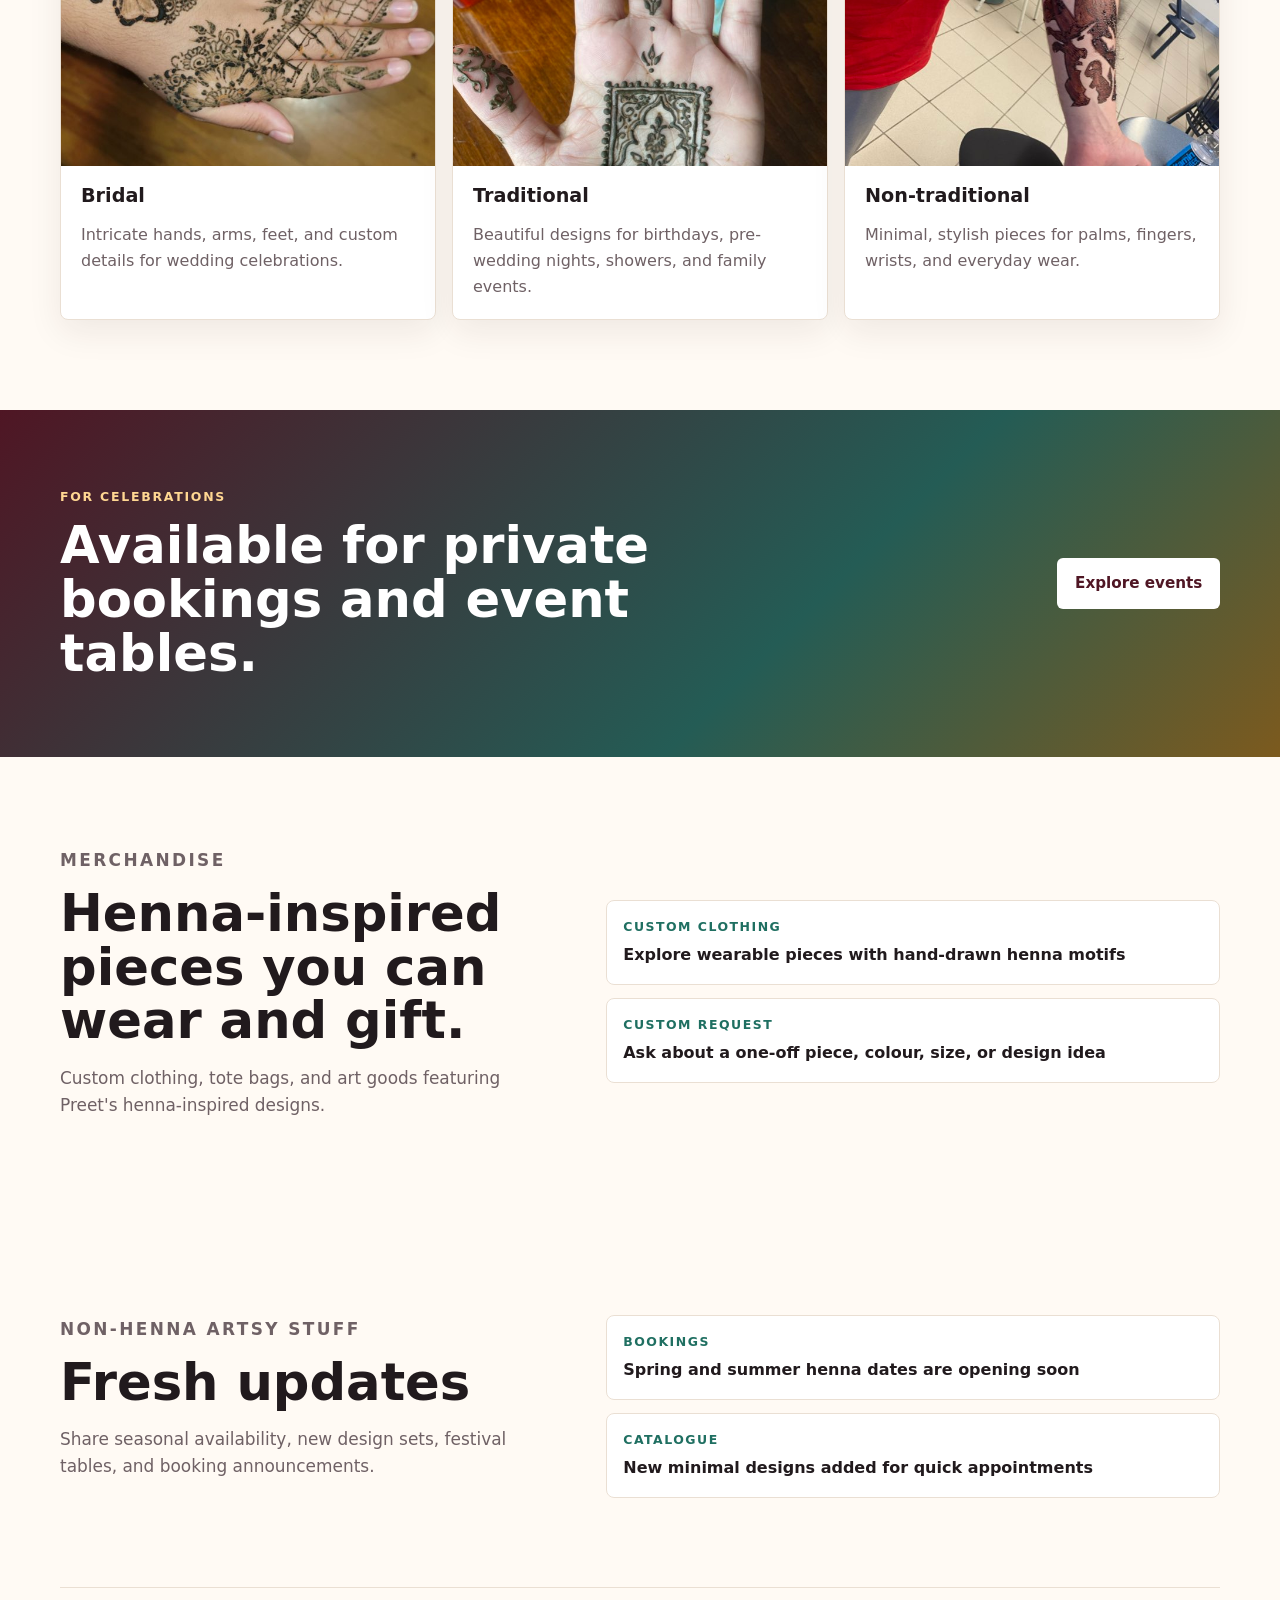
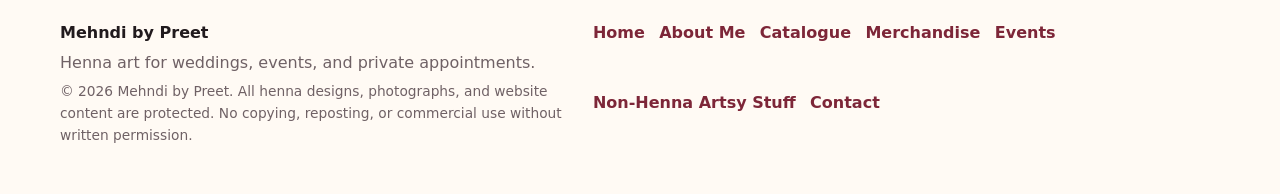
==== commit 26cf209e: "Add merchandise page" ====
--- a/index.html
+++ b/index.html
@@ -9,7 +9,7 @@
     <meta property="og:description" content="Elegant henna art for weddings, celebrations, and everyday beauty.">
     <meta property="og:type" content="website">
     <meta property="og:image" content="assets/mehndi-by-preet-logo.png">
-    <link rel="stylesheet" href="styles.css?v=events-total-20260607">
+    <link rel="stylesheet" href="styles.css?v=merchandise-20260814">
   </head>
   <body>
     <a class="skip-link" href="#main">Skip to content</a>
@@ -28,6 +28,7 @@
         <div class="nav-links" id="nav-links">
           <a href="about.html">About Me</a>
           <a href="catalogue.html">Catalogue</a>
+          <a href="merchandise.html">Merchandise</a>
           <a href="events.html">Events</a>
           <a href="news.html">Non-Henna Artsy Stuff</a>
           <a class="nav-cta" href="contact.html">Contact</a>
@@ -102,6 +103,24 @@
 
       <section class="section split">
         <div>
+          <p class="eyebrow">Merchandise</p>
+          <h2>Henna-inspired pieces you can wear and gift.</h2>
+          <p>Custom clothing, tote bags, and art goods featuring Preet's henna-inspired designs.</p>
+        </div>
+        <div class="news-list compact">
+          <a href="merchandise.html">
+            <span>Custom clothing</span>
+            <strong>Explore wearable pieces with hand-drawn henna motifs</strong>
+          </a>
+          <a href="contact.html">
+            <span>Custom request</span>
+            <strong>Ask about a one-off piece, colour, size, or design idea</strong>
+          </a>
+        </div>
+      </section>
+
+      <section class="section split">
+        <div>
           <p class="eyebrow">Non-Henna Artsy Stuff</p>
           <h2>Fresh updates</h2>
           <p>Share seasonal availability, new design sets, festival tables, and booking announcements.</p>
@@ -129,6 +148,7 @@
         <a href="index.html">Home</a>
         <a href="about.html">About Me</a>
         <a href="catalogue.html">Catalogue</a>
+        <a href="merchandise.html">Merchandise</a>
         <a href="events.html">Events</a>
         <a href="news.html">Non-Henna Artsy Stuff</a>
         <a href="contact.html">Contact</a>
--- a/styles.css
+++ b/styles.css
@@ -915,6 +915,68 @@
   width: fit-content;
 }
 
+.merchandise-hero {
+  position: relative;
+}
+
+.merchandise-hero::after {
+  content: "";
+  display: block;
+  width: min(520px, 70vw);
+  aspect-ratio: 1314 / 380;
+  margin-top: clamp(1.5rem, 4vw, 2.5rem);
+  background: url("assets/logo-ornament.png") left center / contain no-repeat;
+  opacity: 0.24;
+}
+
+.merch-grid {
+  display: grid;
+  grid-template-columns: repeat(3, minmax(0, 1fr));
+  gap: 1rem;
+}
+
+.merch-card {
+  display: grid;
+  grid-template-rows: 220px auto;
+  overflow: hidden;
+  background: var(--surface);
+  border: 1px solid var(--line);
+  border-radius: 8px;
+  box-shadow: 0 12px 34px rgba(45, 26, 31, 0.08);
+}
+
+.merch-card-art {
+  display: grid;
+  place-items: center;
+  padding: 1rem;
+  background:
+    linear-gradient(145deg, rgba(125, 38, 56, 0.08), rgba(31, 111, 97, 0.1)),
+    #fff;
+}
+
+.merch-card-art img {
+  width: 100%;
+  height: 100%;
+  object-fit: contain;
+}
+
+.merch-card div:last-child {
+  padding: 1.25rem;
+}
+
+.merch-card span {
+  color: var(--jade);
+  font-size: 0.78rem;
+  font-weight: 900;
+  text-transform: uppercase;
+  letter-spacing: 0.12em;
+}
+
+.merch-card p {
+  margin-bottom: 0;
+  color: var(--muted);
+}
+
 .contact-panel,
 .contact-form {
   padding: clamp(1.25rem, 3vw, 2rem);
@@ -1123,6 +1185,7 @@
   .card-grid.three,
   .catalogue-grid,
   .timeline,
+  .merch-grid,
   .news-layout,
   .values {
     grid-template-columns: repeat(2, minmax(0, 1fr));
@@ -1206,6 +1269,7 @@
   .card-grid.three,
   .catalogue-grid,
   .timeline,
+  .merch-grid,
   .news-layout,
   .values,
   .stat-row,
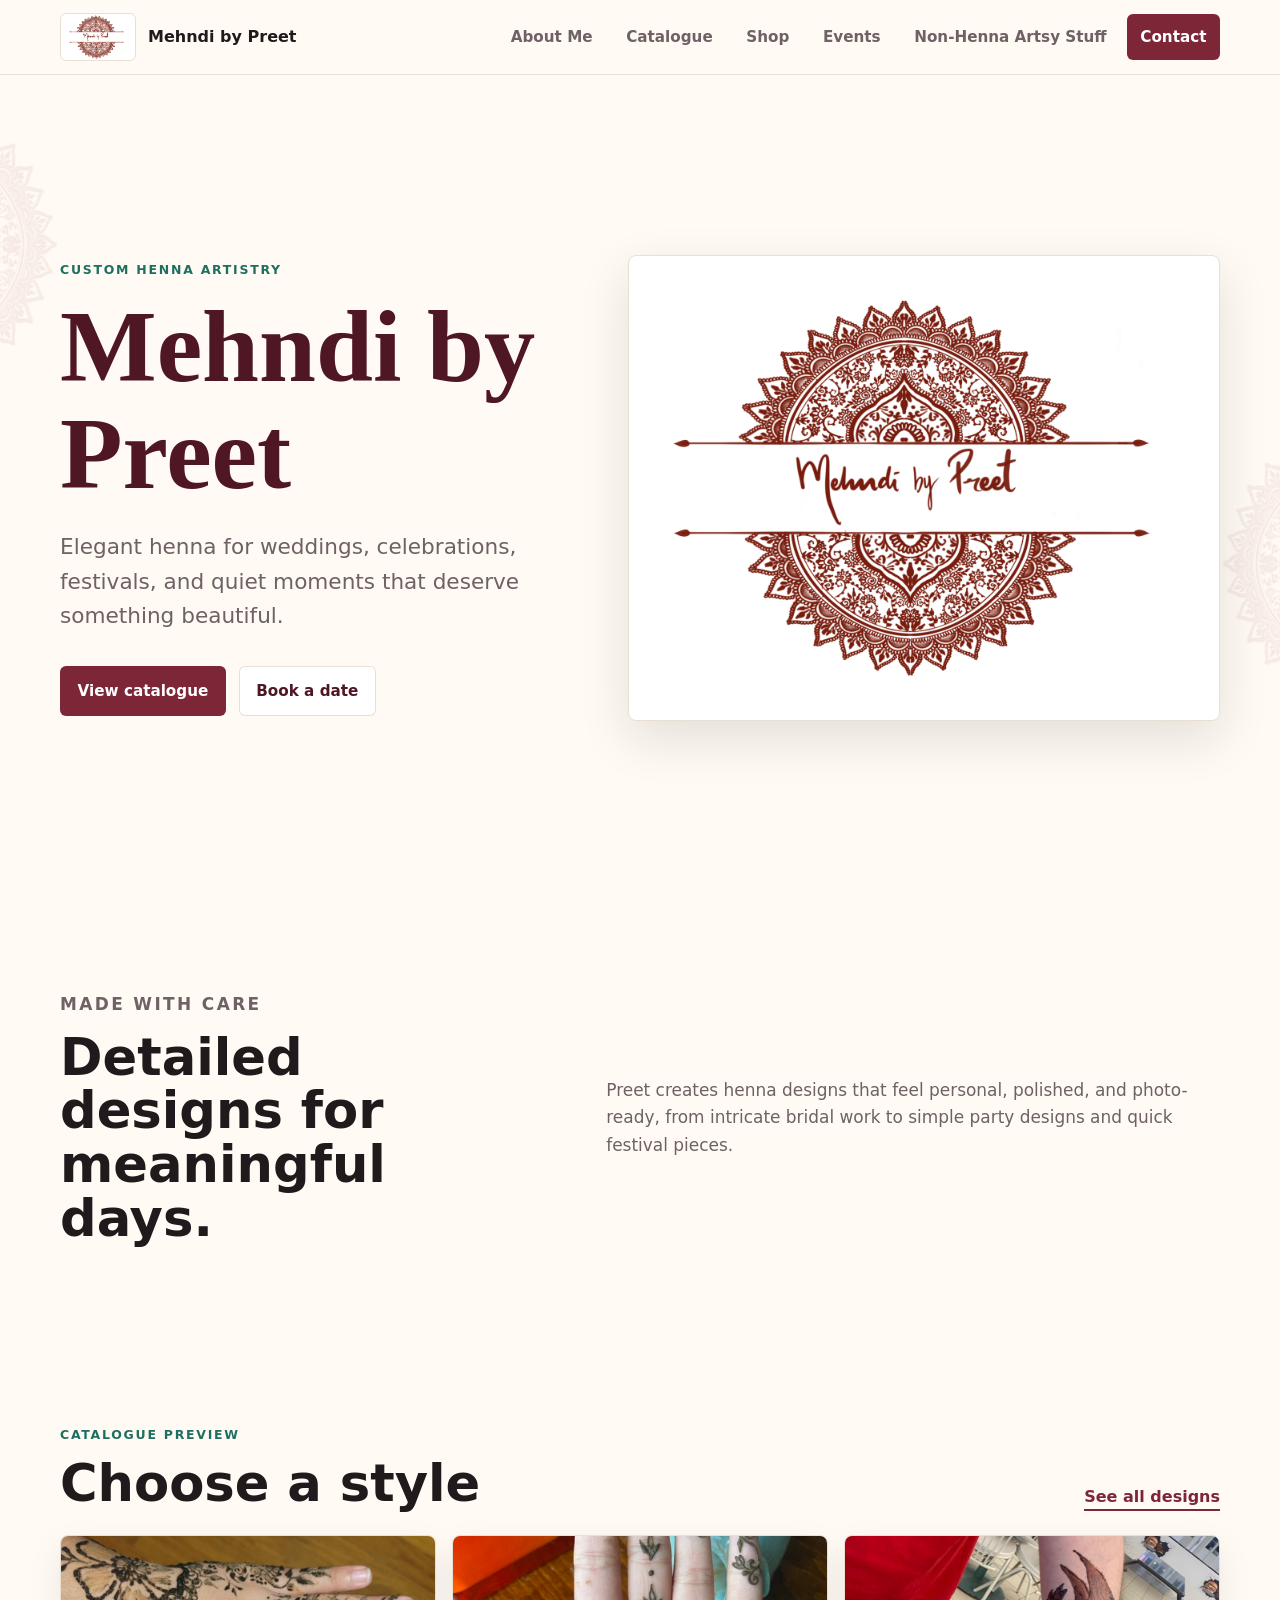
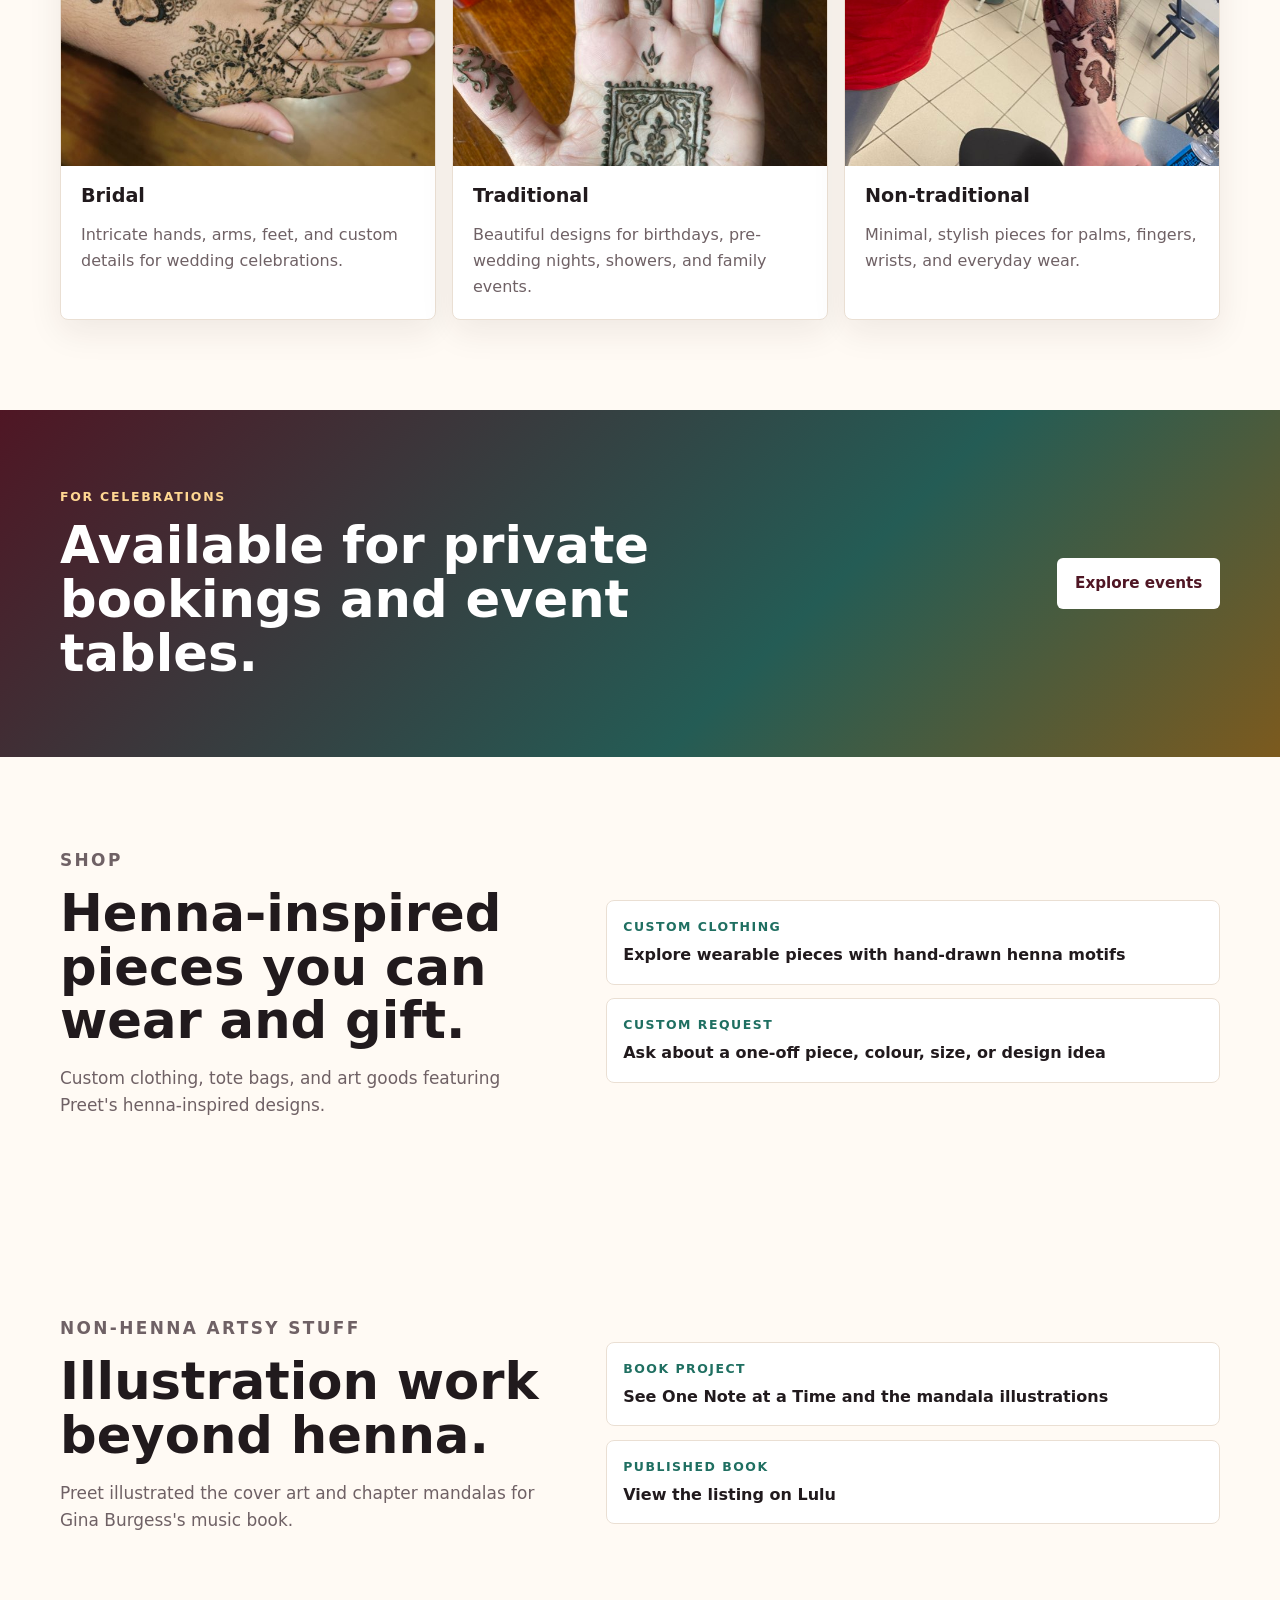
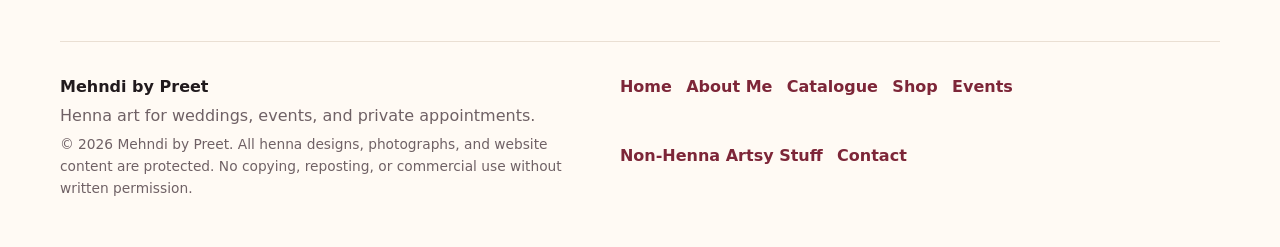
==== commit 0471a5a4: "Update shop label and illustration page" ====
--- a/index.html
+++ b/index.html
@@ -28,7 +28,7 @@
         <div class="nav-links" id="nav-links">
           <a href="about.html">About Me</a>
           <a href="catalogue.html">Catalogue</a>
-          <a href="merchandise.html">Merchandise</a>
+          <a href="merchandise.html">Shop</a>
           <a href="events.html">Events</a>
           <a href="news.html">Non-Henna Artsy Stuff</a>
           <a class="nav-cta" href="contact.html">Contact</a>
@@ -103,7 +103,7 @@
 
       <section class="section split">
         <div>
-          <p class="eyebrow">Merchandise</p>
+          <p class="eyebrow">Shop</p>
           <h2>Henna-inspired pieces you can wear and gift.</h2>
           <p>Custom clothing, tote bags, and art goods featuring Preet's henna-inspired designs.</p>
         </div>
@@ -122,17 +122,17 @@
       <section class="section split">
         <div>
           <p class="eyebrow">Non-Henna Artsy Stuff</p>
-          <h2>Fresh updates</h2>
-          <p>Share seasonal availability, new design sets, festival tables, and booking announcements.</p>
+          <h2>Illustration work beyond henna.</h2>
+          <p>Preet illustrated the cover art and chapter mandalas for Gina Burgess's music book.</p>
         </div>
         <div class="news-list compact">
-          <a href="news.html#spring-bookings">
-            <span>Bookings</span>
-            <strong>Spring and summer henna dates are opening soon</strong>
+          <a href="news.html">
+            <span>Book project</span>
+            <strong>See One Note at a Time and the mandala illustrations</strong>
           </a>
-          <a href="news.html#new-catalogue">
-            <span>Catalogue</span>
-            <strong>New minimal designs added for quick appointments</strong>
+          <a href="https://www.lulu.com/shop/gina-burgess-and-maria-gallaugher-and-preet-bain-and-je-davis/one-note-at-a-time-a-musicians-guide-to-health-on-the-road/paperback/product-w42wz25.html?q=one+note+at+a+time&amp;page=1&amp;pageSize=4" target="_blank" rel="noreferrer">
+            <span>Published book</span>
+            <strong>View the listing on Lulu</strong>
           </a>
         </div>
       </section>
@@ -148,7 +148,7 @@
         <a href="index.html">Home</a>
         <a href="about.html">About Me</a>
         <a href="catalogue.html">Catalogue</a>
-        <a href="merchandise.html">Merchandise</a>
+        <a href="merchandise.html">Shop</a>
         <a href="events.html">Events</a>
         <a href="news.html">Non-Henna Artsy Stuff</a>
         <a href="contact.html">Contact</a>
--- a/styles.css
+++ b/styles.css
@@ -915,6 +915,66 @@
   width: fit-content;
 }
 
+.book-feature {
+  display: grid;
+  grid-template-columns: minmax(220px, 0.72fr) minmax(0, 1.28fr);
+  gap: clamp(1.5rem, 5vw, 4rem);
+  align-items: center;
+  padding-top: 1rem;
+}
+
+.book-cover-card {
+  overflow: hidden;
+  width: min(100%, 380px);
+  background: #fff;
+  border: 1px solid var(--line);
+  border-radius: 8px;
+  box-shadow: var(--shadow);
+}
+
+.book-cover-card img {
+  width: 100%;
+  height: auto;
+}
+
+.book-copy {
+  max-width: 660px;
+}
+
+.book-copy p:not(.eyebrow) {
+  color: var(--muted);
+  font-size: clamp(1.08rem, 2vw, 1.28rem);
+}
+
+.illustration-section {
+  padding-top: 0;
+}
+
+.illustration-grid {
+  display: grid;
+  grid-template-columns: repeat(3, minmax(0, 1fr));
+  gap: 1rem;
+}
+
+.illustration-grid figure {
+  overflow: hidden;
+  min-height: 280px;
+  margin: 0;
+  display: grid;
+  place-items: center;
+  background: #fff;
+  border: 1px solid var(--line);
+  border-radius: 8px;
+  box-shadow: 0 12px 34px rgba(45, 26, 31, 0.08);
+}
+
+.illustration-grid img {
+  width: 100%;
+  height: 100%;
+  object-fit: contain;
+  padding: 0.75rem;
+}
+
 .merchandise-hero {
   position: relative;
 }
@@ -1165,6 +1225,7 @@
   .split,
   .about-layout,
   .contact-layout,
+  .book-feature,
   .event-feature {
     grid-template-columns: 1fr;
   }
@@ -1186,6 +1247,7 @@
   .catalogue-grid,
   .timeline,
   .merch-grid,
+  .illustration-grid,
   .news-layout,
   .values {
     grid-template-columns: repeat(2, minmax(0, 1fr));
@@ -1270,6 +1332,7 @@
   .catalogue-grid,
   .timeline,
   .merch-grid,
+  .illustration-grid,
   .news-layout,
   .values,
   .stat-row,
